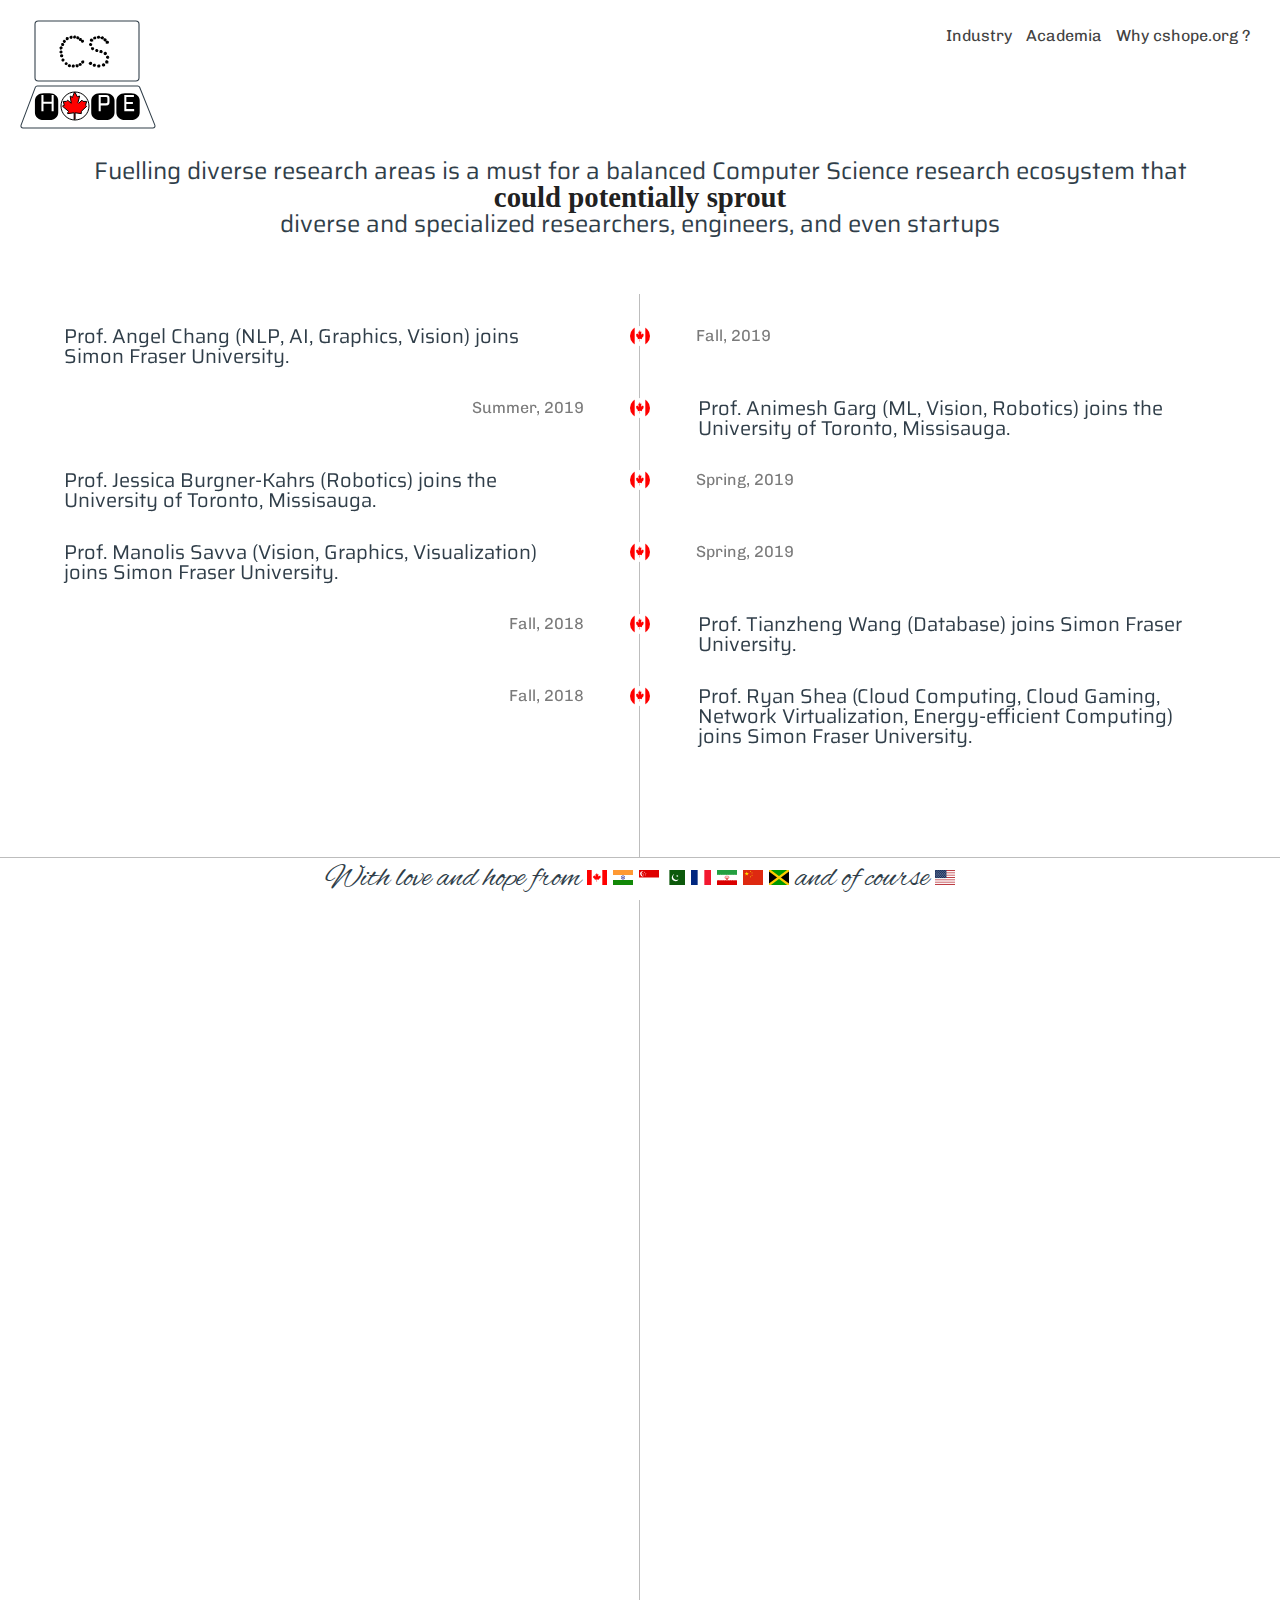
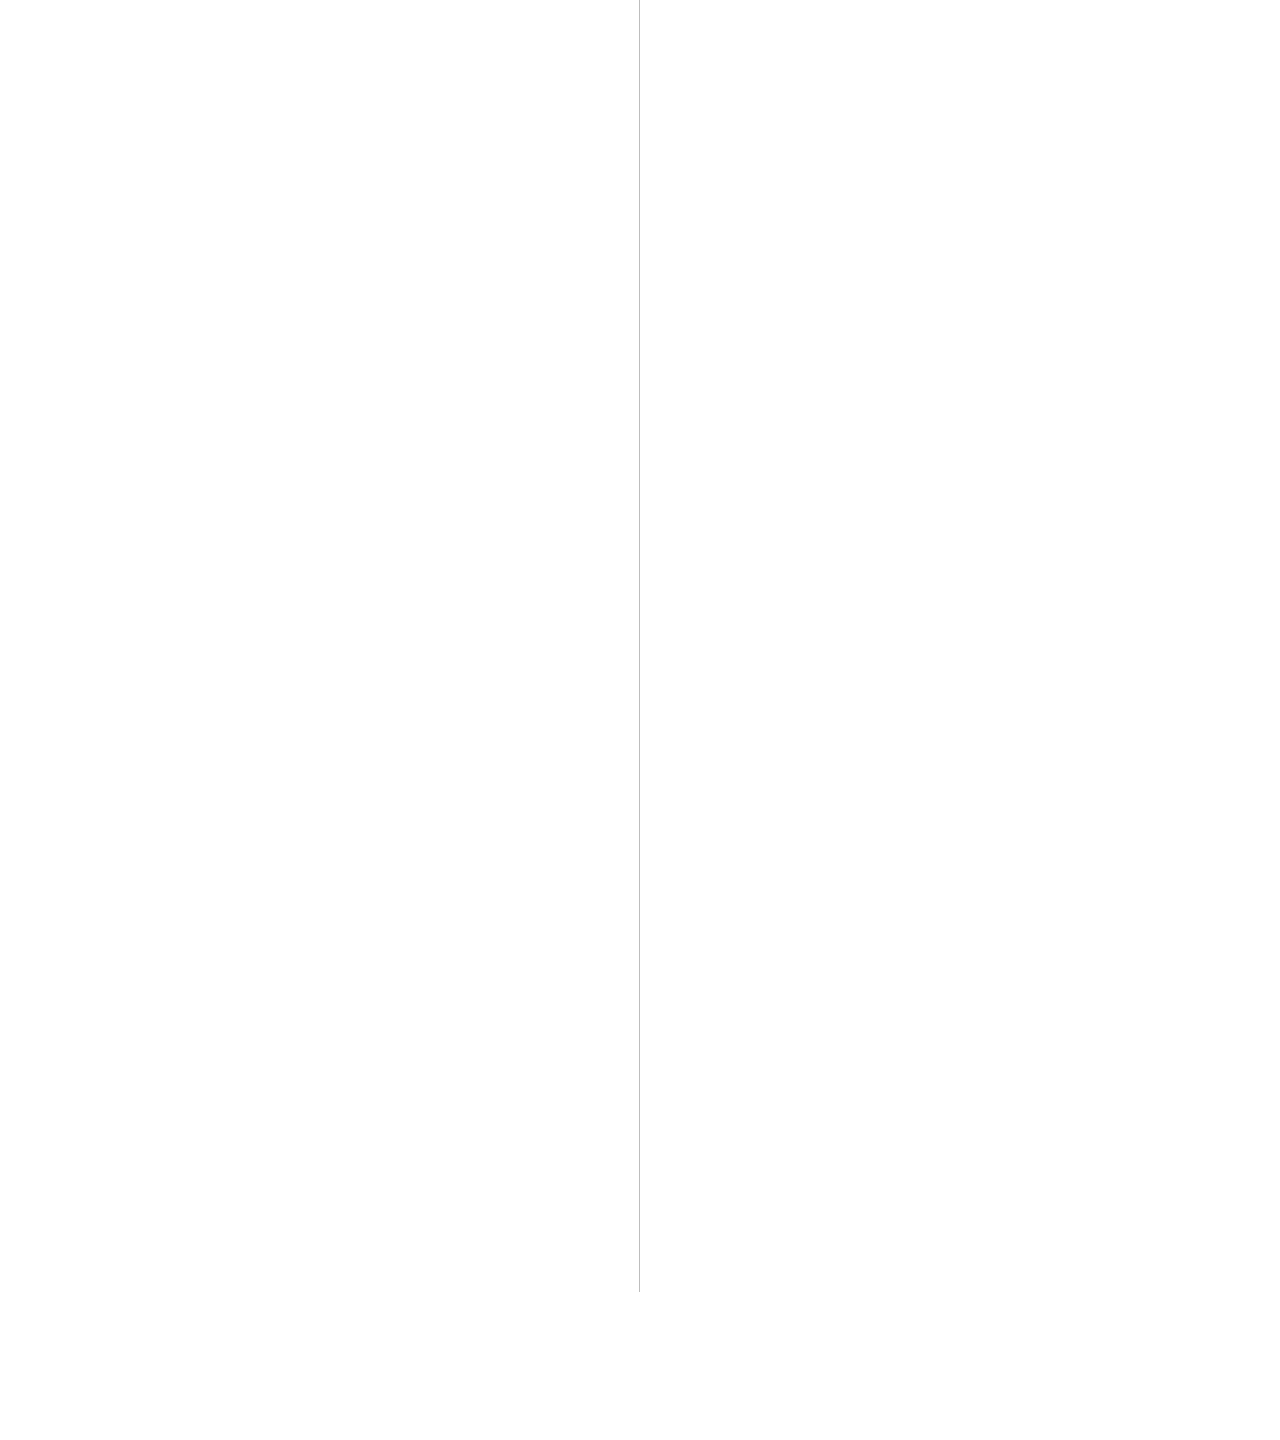
==== academia.html @ 18711590 "added more profs" ====
<!doctype html>
<html lang="en" class="no-js">
<head>
	<!-- Global site tag (gtag.js) - Google Analytics -->
	<script async src="https://www.googletagmanager.com/gtag/js?id=UA-126992579-1"></script>
	<script>
	window.dataLayer = window.dataLayer || [];
	function gtag(){dataLayer.push(arguments);}
	gtag('js', new Date());

	gtag('config', 'UA-126992579-1');
	</script>
	<meta charset="UTF-8">
    <meta name="viewport" content="width=device-width, initial-scale=1">
    <!-- Thumbnail props when shared -->
    <meta property="og:type" content="website" />
    <meta property="og:title" content="CS hope">
    <meta property="og:description" content="Make World Great Again.">
    <meta property="og:image" content="https://cshope.org/canada/img/favicons/flat_logo_ca_og.png">
    <meta property="og:url" content="https://cshope.org/canada/">
    <meta name="twitter:card" content="summary" />
    <meta property="twitter:title" content="CS hope">
    <meta property="twitter:description" content="Make World Great Again.">
    <meta property="twitter:image" content="https://cshope.org/canada/img/favicons/flat_logo_ca_og.png">



    <link rel="shortcut icon" type="image/png" href="img/favicons/globe.png"/>
	<link href="https://fonts.googleapis.com/css?family=Crafty+Girls|Chivo|Alex+Brush|Saira" rel="stylesheet">	<link rel="stylesheet" href="css/reset.css"> <!-- CSS reset -->
	<link rel="stylesheet" href="css/style.css"> <!-- Resource style -->
    <link rel="stylesheet" href="css/header.css">
	<link rel="stylesheet" href="css/footer.css">
  	
	<title>CS hope</title>
</head>
<body>
	<header>
        <a href="index.html"><img src="img/flat_logo_ca.svg" class="logo"/></a>
        <section class="menu-bar">

            <a href="industry.html">Industry</a>
            <a href="academia.html">Academia</a>
            <a href="https://cshope.org">Why cshope.org ?</a>

        </section>
    </header>
    <h1 class="nethi-adi">
        Fuelling diverse research areas is a must for a balanced Computer Science research ecosystem that<br/>
        <span class="main-point">could potentially sprout</span> <br/>
        diverse and specialized researchers, engineers, and even startups</span>
    </h1>

	<section class="cd-timeline js-cd-timeline">
		<div class="cd-timeline__container">

                <div class="cd-timeline__block js-cd-block">
                        <div class="cd-timeline__img cd-timeline__img--picture js-cd-img">
                            <img src="img/ca.svg" alt="Picture">
                        </div> <!-- cd-timeline__img -->
        
                        <div class="cd-timeline__content js-cd-content">
                            <h2>Prof. Angel Chang (NLP, AI, Graphics, Vision) joins Simon Fraser University.</h2>
                            <span class="cd-timeline__date">Fall, 2019</span>
                        </div> <!-- cd-timeline__content -->
                </div> <!-- cd-timeline__block -->

                <div class="cd-timeline__block push-right js-cd-block">
                        <div class="cd-timeline__img cd-timeline__img--picture js-cd-img">
                            <img src="img/ca.svg" alt="Picture">
                        </div> <!-- cd-timeline__img -->
        
                        <div class="cd-timeline__content js-cd-content">
                            <h2>Prof. Animesh Garg (ML, Vision, Robotics) joins the University of Toronto, Missisauga.</h2>
                            <span class="cd-timeline__date">Summer, 2019</span>
                        </div> <!-- cd-timeline__content -->
                </div> <!-- cd-timeline__block -->

                <div class="cd-timeline__block js-cd-block">
                        <div class="cd-timeline__img cd-timeline__img--picture js-cd-img">
                            <img src="img/ca.svg" alt="Picture">
                        </div> <!-- cd-timeline__img -->
        
                        <div class="cd-timeline__content js-cd-content">
                            <h2>Prof. Jessica Burgner-Kahrs (Robotics) joins the University of Toronto, Missisauga.</h2>
                            <span class="cd-timeline__date">Spring, 2019</span>
                        </div> <!-- cd-timeline__content -->
                </div> <!-- cd-timeline__block -->

                <div class="cd-timeline__block js-cd-block">
                        <div class="cd-timeline__img cd-timeline__img--picture js-cd-img">
                            <img src="img/ca.svg" alt="Picture">
                        </div> <!-- cd-timeline__img -->
        
                        <div class="cd-timeline__content js-cd-content">
                            <h2>Prof. Manolis Savva (Vision, Graphics, Visualization) joins Simon Fraser University.</h2>
                            <span class="cd-timeline__date">Spring, 2019</span>
                        </div> <!-- cd-timeline__content -->
                </div> <!-- cd-timeline__block -->

                <div class="cd-timeline__block push-right js-cd-block">
                        <div class="cd-timeline__img cd-timeline__img--picture js-cd-img">
                            <img src="img/ca.svg" alt="Picture">
                        </div> <!-- cd-timeline__img -->
        
                        <div class="cd-timeline__content js-cd-content">
                            <h2>Prof. Tianzheng Wang (Database) joins Simon Fraser University.</h2>
                            <span class="cd-timeline__date">Fall, 2018</span>
                        </div> <!-- cd-timeline__content -->
                </div> <!-- cd-timeline__block -->


                <div class="cd-timeline__block push-right js-cd-block">
                        <div class="cd-timeline__img cd-timeline__img--picture js-cd-img">
                            <img src="img/ca.svg" alt="Picture">
                        </div> <!-- cd-timeline__img -->
        
                        <div class="cd-timeline__content js-cd-content">
                            <h2>Prof. Ryan Shea (Cloud Computing, Cloud Gaming, Network Virtualization, Energy-efficient Computing) joins Simon Fraser University.</h2>
                            <span class="cd-timeline__date">Fall, 2018</span>
                        </div> <!-- cd-timeline__content -->
                </div> <!-- cd-timeline__block -->

                <div class="cd-timeline__block push-right js-cd-block">
                        <div class="cd-timeline__img cd-timeline__img--picture js-cd-img">
                            <img src="img/ca.svg" alt="Picture">
                        </div> <!-- cd-timeline__img -->
        
                        <div class="cd-timeline__content js-cd-content">
                            <h2>Prof. Tianzheng Wang (Database) joins Simon Fraser University.</h2>
                            <span class="cd-timeline__date">Fall, 2018</span>
                        </div> <!-- cd-timeline__content -->
                </div> <!-- cd-timeline__block -->
                

                <div class="cd-timeline__block push-right js-cd-block">
                    <div class="cd-timeline__img cd-timeline__img--picture js-cd-img">
                        <img src="img/ca.svg" alt="Picture">
                    </div> <!-- cd-timeline__img -->
    
                    <div class="cd-timeline__content js-cd-content">
                        <h2>Prof. Guillaume Rabusseau (ML, Tensors) joins the University of Montreal.</h2>
                        <span class="cd-timeline__date">Fall, 2018</span>
                    </div> <!-- cd-timeline__content -->
                </div> <!-- cd-timeline__block -->

                <div class="cd-timeline__block push-right js-cd-block">
                        <div class="cd-timeline__img cd-timeline__img--picture js-cd-img">
                            <img src="img/ca.svg" alt="Picture">
                        </div> <!-- cd-timeline__img -->
        
                        <div class="cd-timeline__content js-cd-content">
                            <h2>Prof. Marzyeh Ghassemi (ML for Health Care) joins the University of Toronto.</h2>
                            <span class="cd-timeline__date">Fall, 2018</span>
                        </div> <!-- cd-timeline__content -->
                </div> <!-- cd-timeline__block -->
                

                <div class="cd-timeline__block push-right js-cd-block">
                        <div class="cd-timeline__img cd-timeline__img--picture js-cd-img">
                            <img src="img/ca.svg" alt="Picture">
                        </div> <!-- cd-timeline__img -->
        
                        <div class="cd-timeline__content js-cd-content">
                            <h2>Prof. Sageev Oore (ML for Creative Applications) joins Dalhousie University.</h2>
                            <span class="cd-timeline__date">Fall, 2018</span>
                        </div> <!-- cd-timeline__content -->
                </div> <!-- cd-timeline__block -->

                <div class="cd-timeline__block push-right js-cd-block">
                        <div class="cd-timeline__img cd-timeline__img--picture js-cd-img">
                            <img src="img/ca.svg" alt="Picture">
                        </div> <!-- cd-timeline__img -->
        
                        <div class="cd-timeline__content js-cd-content">
                            <h2>Prof. Majid Komeili (ML for Healthcare) joins Carleton University.</h2>
                            <span class="cd-timeline__date">Fall, 2018</span>
                        </div> <!-- cd-timeline__content -->
                </div> <!-- cd-timeline__block -->

                <div class="cd-timeline__block push-right js-cd-block">
                        <div class="cd-timeline__img cd-timeline__img--picture js-cd-img">
                            <img src="img/ca.svg" alt="Picture">
                        </div> <!-- cd-timeline__img -->
        
                        <div class="cd-timeline__content js-cd-content">
                            <h2>Prof. Ahmed El-Roby (Data Integration, AI, Algorithms) joins Carleton University.</h2>
                            <span class="cd-timeline__date">Fall, 2018</span>
                        </div> <!-- cd-timeline__content -->
                </div> <!-- cd-timeline__block -->

                <div class="cd-timeline__block push-right js-cd-block">
                        <div class="cd-timeline__img cd-timeline__img--picture js-cd-img">
                            <img src="img/ca.svg" alt="Picture">
                        </div> <!-- cd-timeline__img -->
        
                        <div class="cd-timeline__content js-cd-content">
                            <h2>Prof. Olga Veksler (ML, Vision) moves to the University of Waterloo from Western University.</h2>
                            <span class="cd-timeline__date">Fall, 2018</span>
                        </div> <!-- cd-timeline__content -->
                </div> <!-- cd-timeline__block -->

                <div class="cd-timeline__block push-right js-cd-block">
                        <div class="cd-timeline__img cd-timeline__img--picture js-cd-img">
                            <img src="img/ca.svg" alt="Picture">
                        </div> <!-- cd-timeline__img -->
        
                        <div class="cd-timeline__content js-cd-content">
                            <h2>Prof. Yuri Boykov (ML, Vision) moves to the University of Waterloo from Western University.</h2>
                            <span class="cd-timeline__date">Fall, 2018</span>
                        </div> <!-- cd-timeline__content -->
                </div> <!-- cd-timeline__block -->

                <div class="cd-timeline__block push-right js-cd-block">
                        <div class="cd-timeline__img cd-timeline__img--picture js-cd-img">
                            <img src="img/ca.svg" alt="Picture">
                        </div> <!-- cd-timeline__img -->
        
                        <div class="cd-timeline__content js-cd-content">
                            <h2>Prof. Alona Fyshe (ML, Computational Linguistics, Neuroscience) moves to the University of Alberta from the University of Victoria.</h2>
                            <span class="cd-timeline__date">Fall, 2018</span>
                        </div> <!-- cd-timeline__content -->
                </div> <!-- cd-timeline__block -->

                <div class="cd-timeline__block push-right js-cd-block">
                        <div class="cd-timeline__img cd-timeline__img--picture js-cd-img">
                            <img src="img/ca.svg" alt="Picture">
                        </div> <!-- cd-timeline__img -->
        
                        <div class="cd-timeline__content js-cd-content">
                            <h2>Prof. Fanxin Kong (Security, Internet of Things) joins the University of Victoria.</h2>
                            <span class="cd-timeline__date">Fall, 2018</span>
                        </div> <!-- cd-timeline__content -->
                </div> <!-- cd-timeline__block -->

                <div class="cd-timeline__block js-cd-block">
                        <div class="cd-timeline__img cd-timeline__img--picture js-cd-img">
                            <img src="img/ca.svg" alt="Picture">
                        </div> <!-- cd-timeline__img -->
        
                        <div class="cd-timeline__content js-cd-content">
                            <h2>Prof. Tovi Grossman (HCI) joins the University of Toronto.</h2>
                            <span class="cd-timeline__date">Summer, 2018</span>
                        </div> <!-- cd-timeline__content -->
                </div> <!-- cd-timeline__block -->

                <div class="cd-timeline__block js-cd-block">
                        <div class="cd-timeline__img cd-timeline__img--picture js-cd-img">
                            <img src="img/ca.svg" alt="Picture">
                        </div> <!-- cd-timeline__img -->
        
                        <div class="cd-timeline__content js-cd-content">
                            <h2>Prof. Fan Long (Software Engineering, Programming Languages) joins the University of Toronto.</h2>
                            <span class="cd-timeline__date">Summer, 2018</span>
                        </div> <!-- cd-timeline__content -->
                </div> <!-- cd-timeline__block -->

                <div class="cd-timeline__block js-cd-block">
                        <div class="cd-timeline__img cd-timeline__img--picture js-cd-img">
                            <img src="img/ca.svg" alt="Picture">
                        </div> <!-- cd-timeline__img -->
        
                        <div class="cd-timeline__content js-cd-content">
                            <h2>Prof. Henry Yuen (Quantum Computing and Cryptography) joins the University of Toronto.</h2>
                            <span class="cd-timeline__date">Summer, 2018</span>
                        </div> <!-- cd-timeline__content -->
                </div> <!-- cd-timeline__block -->

                <div class="cd-timeline__block js-cd-block">
                        <div class="cd-timeline__img cd-timeline__img--picture js-cd-img">
                            <img src="img/ca.svg" alt="Picture">
                        </div> <!-- cd-timeline__img -->
        
                        <div class="cd-timeline__content js-cd-content">
                            <h2>Prof. Alan Aspuru-Guzik (Quantum Information and ML for Chemistry) joins the University of Toronto.</h2>
                            <span class="cd-timeline__date">Summer, 2018</span>
                        </div> <!-- cd-timeline__content -->
                </div> <!-- cd-timeline__block -->

                <div class="cd-timeline__block js-cd-block">
                        <div class="cd-timeline__img cd-timeline__img--picture js-cd-img">
                            <img src="img/ca.svg" alt="Picture">
                        </div> <!-- cd-timeline__img -->
        
                        <div class="cd-timeline__content js-cd-content">
                            <h2>Prof. Arvind Gupta (Theoretical Computer Science) joins the University of Toronto.</h2>
                            <span class="cd-timeline__date">Summer, 2018</span>
                        </div> <!-- cd-timeline__content -->
                </div> <!-- cd-timeline__block -->


                <div class="cd-timeline__block js-cd-block">
                        <div class="cd-timeline__img cd-timeline__img--picture js-cd-img">
                            <img src="img/ca.svg" alt="Picture">
                        </div> <!-- cd-timeline__img -->
        
                        <div class="cd-timeline__content js-cd-content">
                            <h2>Prof. Murat A. Erdogdu (ML) joins the University of Toronto.</h2>
                            <span class="cd-timeline__date">Summer, 2018</span>
                        </div> <!-- cd-timeline__content -->
                </div> <!-- cd-timeline__block -->

                <div class="cd-timeline__block js-cd-block">
                        <div class="cd-timeline__img cd-timeline__img--picture js-cd-img">
                            <img src="img/ca.svg" alt="Picture">
                        </div> <!-- cd-timeline__img -->
        
                        <div class="cd-timeline__content js-cd-content">
                            <h2>Prof. Jimmy Ba (AI, ML) joins the University of Toronto.</h2>
                            <span class="cd-timeline__date">Summer, 2018</span>
                        </div> <!-- cd-timeline__content -->
                </div> <!-- cd-timeline__block -->

                <div class="cd-timeline__block js-cd-block">
                        <div class="cd-timeline__img cd-timeline__img--picture js-cd-img">
                            <img src="img/ca.svg" alt="Picture">
                        </div> <!-- cd-timeline__img -->
        
                        <div class="cd-timeline__content js-cd-content">
                            <h2>Prof. Joseph Jay Williams (HCI) joins the University of Toronto.</h2>
                            <span class="cd-timeline__date">Summer, 2018</span>
                        </div> <!-- cd-timeline__content -->
                </div> <!-- cd-timeline__block -->

                <div class="cd-timeline__block js-cd-block">
                        <div class="cd-timeline__img cd-timeline__img--picture js-cd-img">
                            <img src="img/ca.svg" alt="Picture">
                        </div> <!-- cd-timeline__img -->
        
                        <div class="cd-timeline__content js-cd-content">
                            <h2>Prof. Maryam Mehri Dehnavi (Parallel Computing, Compilers, High-Performance Computing) joins the University of Toronto.</h2>
                            <span class="cd-timeline__date">Summer, 2018</span>
                        </div> <!-- cd-timeline__content -->
                </div> <!-- cd-timeline__block -->

                <div class="cd-timeline__block push-right js-cd-block">
                        <div class="cd-timeline__img cd-timeline__img--picture js-cd-img">
                            <img src="img/ca.svg" alt="Picture">
                        </div> <!-- cd-timeline__img -->
        
                        <div class="cd-timeline__content js-cd-content">
                            <h2> <img src="img/star.svg" class="star-event"> 
                                Simon Fraser University officially announces the introduction of a new Master's program in Visual Computing (Graphics, CV, HCI, Visualization) with applications open for Fall 2018 intake.
                                <img src="img/star.svg" class="star-event">
                            </h2>
                            <span class="cd-timeline__date">Fall, 2017</span>
                        </div> <!-- cd-timeline__content -->
                    </div> <!-- cd-timeline__block -->

                <div class="cd-timeline__block push-right js-cd-block">
                        <div class="cd-timeline__img cd-timeline__img--picture js-cd-img">
                            <img src="img/ca.svg" alt="Picture">
                        </div> <!-- cd-timeline__img -->
        
                        <div class="cd-timeline__content js-cd-content">
                            <h2>Prof. Keval Vora (Parallel and Distributed Computing) joins Simon Fraser University.</h2>
                            <span class="cd-timeline__date">Fall, 2017</span>
                        </div> <!-- cd-timeline__content -->
                </div> <!-- cd-timeline__block -->
                

                <div class="cd-timeline__block push-right js-cd-block">
                    <div class="cd-timeline__img cd-timeline__img--picture js-cd-img">
                        <img src="img/ca.svg" alt="Picture">
                    </div> <!-- cd-timeline__img -->
    
                    <div class="cd-timeline__content js-cd-content">
                        <h2>Prof. Ioannis Mitliagkas (ML, Large Scale Optimization) joins the University of Montreal.</h2>
                        <span class="cd-timeline__date">Fall, 2017</span>
                    </div> <!-- cd-timeline__content -->
                </div> <!-- cd-timeline__block -->

                <div class="cd-timeline__block push-right js-cd-block">
                    <div class="cd-timeline__img cd-timeline__img--picture js-cd-img">
                        <img src="img/ca.svg" alt="Picture">
                    </div> <!-- cd-timeline__img -->
    
                    <div class="cd-timeline__content js-cd-content">
                        <h2>Prof. Jian Tang (DL, RL, NLU, Graph Representation, Drug Discovery) joins HEC, Montreal.</h2>
                        <span class="cd-timeline__date">Fall, 2017</span>
                    </div> <!-- cd-timeline__content -->
                </div> <!-- cd-timeline__block -->

                <div class="cd-timeline__block push-right js-cd-block">
                        <div class="cd-timeline__img cd-timeline__img--picture js-cd-img">
                            <img src="img/ca.svg" alt="Picture">
                        </div> <!-- cd-timeline__img -->
        
                        <div class="cd-timeline__content js-cd-content">
                            <h2>Prof. Yasutaka Furukawa (Vision) joins Simon Fraser University.</h2>
                            <span class="cd-timeline__date">Fall, 2017</span>
                        </div> <!-- cd-timeline__content -->
                </div> <!-- cd-timeline__block -->

                <div class="cd-timeline__block push-right js-cd-block">
                        <div class="cd-timeline__img cd-timeline__img--picture js-cd-img">
                            <img src="img/ca.svg" alt="Picture">
                        </div> <!-- cd-timeline__img -->
        
                        <div class="cd-timeline__content js-cd-content">
                            <h2>Prof. Shahin Kamali (Algorithms, Computational Geometry) joins the University of Manitoba.</h2>
                            <span class="cd-timeline__date">Fall, 2017</span>
                        </div> <!-- cd-timeline__content -->
                </div> <!-- cd-timeline__block -->


            <div class="cd-timeline__block push-right js-cd-block">
                    <div class="cd-timeline__img cd-timeline__img--picture js-cd-img">
                        <img src="img/ca.svg" alt="Picture">
                    </div> <!-- cd-timeline__img -->
    
                    <div class="cd-timeline__content js-cd-content">
                        <h2>Prof. Joel Reardon (Security & Privacy) joins the University of Calgary.</h2>
                        <span class="cd-timeline__date">Fall, 2017</span>
                    </div> <!-- cd-timeline__content -->
            </div> <!-- cd-timeline__block -->


            <div class="cd-timeline__block push-right js-cd-block">
                    <div class="cd-timeline__img cd-timeline__img--picture js-cd-img">
                        <img src="img/ca.svg" alt="Picture">
                    </div> <!-- cd-timeline__img -->
    
                    <div class="cd-timeline__content js-cd-content">
                        <h2>Prof. Xiaodan Zhu (AI, ML, NLP) joins Queen's University.</h2>
                        <span class="cd-timeline__date">Fall, 2017</span>
                    </div> <!-- cd-timeline__content -->
            </div> <!-- cd-timeline__block -->



			<div class="cd-timeline__block js-cd-block">
                    <div class="cd-timeline__img cd-timeline__img--picture js-cd-img">
                        <img src="img/ca.svg" alt="Picture">
                    </div> <!-- cd-timeline__img -->
    
                    <div class="cd-timeline__content js-cd-content">
                        <h2>Prof. Yuhong Guo (AI, ML, Vision, NLP) joins Carleton University.</h2>
                        <span class="cd-timeline__date">Spring, 2017</span>
                    </div> <!-- cd-timeline__content -->
            </div> <!-- cd-timeline__block -->

            <div class="cd-timeline__block js-cd-block">
                    <div class="cd-timeline__img cd-timeline__img--picture js-cd-img">
                        <img src="img/ca.svg" alt="Picture">
                    </div> <!-- cd-timeline__img -->
    
                    <div class="cd-timeline__content js-cd-content">
                        <h2></h2>
                        <span class="cd-timeline__date"></span>
                    </div> <!-- cd-timeline__content -->
            </div> <!-- cd-timeline__block -->
        </div>
	</section> <!-- cd-timeline -->


    <section class="footer-hider">
    </section>
    <footer>
        With love and hope from 
        <span class="country" style="background-image: url('img/footer_flags/ca.svg')"></span>
        <span class="country" style="background-image: url('img/footer_flags/in.svg')"></span>
        <span class="country" style="background-image: url('img/footer_flags/sg.svg')"></span>
        <span class="country" style="background-image: url('img/footer_flags/pk.svg')"></span>
        <span class="country" style="background-image: url('img/footer_flags/fr.svg')"></span>
        <span class="country" style="background-image: url('img/footer_flags/ir.svg')"></span> 
        <span class="country" style="background-image: url('img/footer_flags/cn.svg')"></span> 
        <span class="country" style="background-image: url('img/footer_flags/jm.svg')"></span> 
        and of course 
        <span class="country" style="background-image: url('img/footer_flags/us.svg')"></span>
    </footer>
	
<script src="js/main.js"></script> <!-- Resource JavaScript -->

</body>
</html>
---- css/style.css ----
/* -------------------------------- 

Primary style

-------------------------------- */
*, *::after, *::before {
  -webkit-box-sizing: border-box;
          box-sizing: border-box;
}

html {
  font-size: 62.5%;
}

body {
  font-size: 1.6em;
  font-family: 'Chivo', sans-serif;
  color: #424242;
  /*background-color: #e9f0f5;*/
}

a {
  color: #acb7c0;
  text-decoration: none;
}

div {
  padding: 0px;
}

span {
  padding: 0px;
}

img {
  max-width: 100%;
}


#can-text {
  color: #ff0000;
}
#us-text {
  color: #c03b44;
}
.negative-text {
  color: #d50000;
}
.star-event {
  width: 20px;
  height: 20px;
  display: inline;
}
.ca-text {
  color: #43A047;
}
h1, h2 {
  font-family: 'Saira', sans-serif;
}

/* -------------------------------- 

Patterns - reusable parts of our design

-------------------------------- */
@media only screen and (min-width: 1170px) {
  .cd-is-hidden {
    visibility: hidden;
  }
}

/* -------------------------------- 

Vertical Timeline - by CodyHouse.co

-------------------------------- */



.cd-timeline {
  overflow: hidden;
  margin: 2em auto;
}

.cd-timeline__container {
  position: relative;
  width: 90%;
  max-width: 1170px;
  margin: 0 auto;
  padding: 2em 0;
}

.cd-timeline__container::before {
  /* this is the vertical line */
  content: '';
  position: absolute;
  top: 0;
  left: 18px;
  height: 100%;
  width: 1px;
  background: #BDBDBD;
  margin-left: -8px;
}

@media only screen and (min-width: 1170px) {
  .cd-timeline {
    margin-top: 3em;
    margin-bottom: 3em;
  }
  .cd-timeline__container::before {
    left: 50%;
    margin-left: -1px;
  }
}

.cd-timeline__block {
  position: relative;
  margin: 2em 0;
}

.cd-timeline__block:after {
  /* clearfix */
  content: "";
  display: table;
  clear: both;
}

.cd-timeline__block:first-child {
  margin-top: 0;
}

.cd-timeline__block:last-child {
  margin-bottom: 0;
}

@media only screen and (min-width: 1170px) {
  .cd-timeline__block {
    margin: 2em 0;
  }
}

.cd-timeline__img {
  position: absolute;
  top: 0;
  left: 0;
  width: 20px;
  height: 20px;
  border-radius: 50%;
}

.cd-timeline__img img {
  display: block;
  width: 20px;
  height: 20px;
  position: relative;
  border-radius: 50%;
}


@media only screen and (min-width: 1170px) {
  .cd-timeline__img {
    width: 20px;
    height: 20px;
    left: 50%;
    margin-left: -10px;
    /* Force Hardware Acceleration */
    -webkit-transform: translateZ(0);
            transform: translateZ(0);
  }
  .cd-timeline__img.cd-timeline__img--bounce-in {
    visibility: visible;
    -webkit-animation: cd-bounce-1 0.8s;
            animation: cd-bounce-1 0.8s;
  }
}

@-webkit-keyframes cd-bounce-1 {
  0% {
    opacity: 0;
    -webkit-transform: scale(0.5);
            transform: scale(0.5);
  }
  60% {
    opacity: 1;
    -webkit-transform: scale(1.2);
            transform: scale(1.2);
  }
  100% {
    -webkit-transform: scale(1);
            transform: scale(1);
  }
}

@keyframes cd-bounce-1 {
  0% {
    opacity: 0;
    -webkit-transform: scale(0.5);
            transform: scale(0.5);
  }
  60% {
    opacity: 1;
    -webkit-transform: scale(1.2);
            transform: scale(1.2);
  }
  100% {
    -webkit-transform: scale(1);
            transform: scale(1);
  }
}

.cd-timeline__content {
  position: relative;
  margin-left: 60px;
  background: white;
  border-radius: 0.25em;
}

.cd-timeline__content:after {
  /* clearfix */
  content: "";
  display: table;
  clear: both;
}

.cd-timeline__content::before {
  /* triangle next to content block */
  content: '';
  position: absolute;
  top: 16px;
  right: 100%;
  height: 0;
  width: 0;
  border: 7px solid transparent;
  border-right: 7px solid white;
}

.cd-timeline__content h2 {
  color: #303e49;
}

.cd-timeline__content p,
.cd-timeline__read-more,
.cd-timeline__date {
  font-size: 1.3rem;
  padding: 1px 0px 0px;
}

.cd-timeline__content p {
}

.cd-timeline__read-more,
.cd-timeline__date {
  display: inline-block;
}

.cd-timeline__read-more {
  float: right;
  padding: .8em 1em;
  background: #acb7c0;
  color: white;
  border-radius: 0.25em;
}

.cd-timeline__read-more:hover {
  background-color: #bac4cb;
}

.cd-timeline__date {
  float: left;
  padding: .8em 0;
  opacity: .7;
}

@media only screen and (min-width: 768px) {
  .cd-timeline__content h2 {
    font-size: 2rem;
  }
  .cd-timeline__content p {
    font-size: 1.6rem;
  }
  .cd-timeline__read-more,
  .cd-timeline__date {
    font-size: 1.4rem;
  }
}

@media only screen and (min-width: 1170px) {
  .cd-timeline__content {
    margin-left: 0;
    width: 45%;
    /* Force Hardware Acceleration */
    -webkit-transform: translateZ(0);
            transform: translateZ(0);
  }
  .cd-timeline__content::before {
    top: 24px;
    left: 100%;
    border-color: transparent;
    border-left-color: white;
  }
  .cd-timeline__read-more {
    float: left;
  }
  .cd-timeline__date {
    position: absolute;
    width: 100%;
    left: 122%;
    top: 1px;
    font-size: 1.6rem;
    padding: 1px 0px 0px;
  }
  /* start of making blocks on the right side of timeline */
  .push-right .cd-timeline__content {
    float: right;
  }
  .push-right .cd-timeline__content::before {
    top: 24px;
    left: auto;
    right: 100%;
    border-color: transparent;
    border-right-color: white;
  }
  .push-right .cd-timeline__read-more {
    float: right;
  }
  .push-right .cd-timeline__date {
    left: auto;
    right: 122%;
    text-align: right;
  }
  .cd-timeline__content.cd-timeline__content--bounce-in {
    visibility: visible;
    -webkit-animation: cd-bounce-2 0.8s;
            animation: cd-bounce-2 0.8s;
  }
}
/* end of making blocks on the right side of timeline */
@media only screen and (min-width: 1170px) {
  /* inverse bounce effect on even content blocks */
  .push-right .cd-timeline__content.cd-timeline__content--bounce-in {
    -webkit-animation: cd-bounce-2-inverse 0.8s;
            animation: cd-bounce-2-inverse 0.8s;
  }
}

@-webkit-keyframes cd-bounce-2 {
  0% {
    opacity: 0;
    -webkit-transform: translateX(-300px);
            transform: translateX(-300px);
  }
  60% {
    opacity: 1;
    -webkit-transform: translateX(0px);
            transform: translateX(0px);
  }
  100% {
    -webkit-transform: translateX(0);
            transform: translateX(0);
  }
}

@keyframes cd-bounce-2 {
  0% {
    opacity: 0;
    -webkit-transform: translateX(-300px);
            transform: translateX(-300px);
  }
  60% {
    opacity: 1;
    -webkit-transform: translateX(0px);
            transform: translateX(0px);
  }
  100% {
    -webkit-transform: translateX(0);
            transform: translateX(0);
  }
}

@-webkit-keyframes cd-bounce-2-inverse {
  0% {
    opacity: 0;
    -webkit-transform: translateX(100px);
            transform: translateX(100px);
  }
  60% {
    opacity: 1;
    -webkit-transform: translateX(0px);
            transform: translateX(0px);
  }
  100% {
    -webkit-transform: translateX(0);
            transform: translateX(0);
  }
}

@keyframes cd-bounce-2-inverse {
  0% {
    opacity: 0;
    -webkit-transform: translateX(100px);
            transform: translateX(100px);
  }
  60% {
    opacity: 1;
    -webkit-transform: translateX(0px);
            transform: translateX(0px);
  }
  100% {
    -webkit-transform: translateX(0);
            transform: translateX(0);
  }
}
---- css/header.css ----
.main-point {
    font-family: 'Crafty Girls', cursive;
    color: #212121;
    font-weight: bold;
    font-size: 1.2em;
  }

  header {
    min-height: 100px;
    padding: 20px 20px;
    line-height: 2em;
    overflow: hidden;
    box-sizing: border-box;
  }
  
  .nethi-adi {
    font-size: 1.5em;
    text-align: center;
    font-family: 'Saira', sans-serif;
    color: #303e49;
    padding: 10px;
  }
  
  .logo {
    float: left;
  }
  
  .menu-bar {
    float: right;
  }
  
  .menu-bar a {
    font-family: 'Chivo', sans-serif;
    color: #424242;
    margin-right: 10px;
  }
  
  .menu-bar a:hover {
    color: #000;
  }
  
  @media screen and (max-width: 500px) {
    header {
      text-align: center;
    }
    .logo {
      float: none;
      
    }
    .menu-bar {
      float: none;
    }
  
    .menu-bar a {
      display: block;
      text-align: center;
    }
  }
---- css/footer.css ----
footer {
    position: fixed;
    left: 0;
    bottom: 0;
    width: 100%;
    background-color: white;
    text-align: center;
    font-family: 'Alex Brush', cursive;
    color: #303e49;
    font-size: 2em;
    margin-top: 1px;
    border-top: 1px solid #BDBDBD;
    padding:5px;
 }

 footer .country {
    background:no-repeat top left;
    display: inline-block;
    height: 20px;
    width: 20px;
    margin-bottom: -5px;
 }

.footer-hider {
    height: 100px;
    width: 100%;
}


@media screen and (max-width: 800px) {
    footer {
        position: relative;
    }
  }
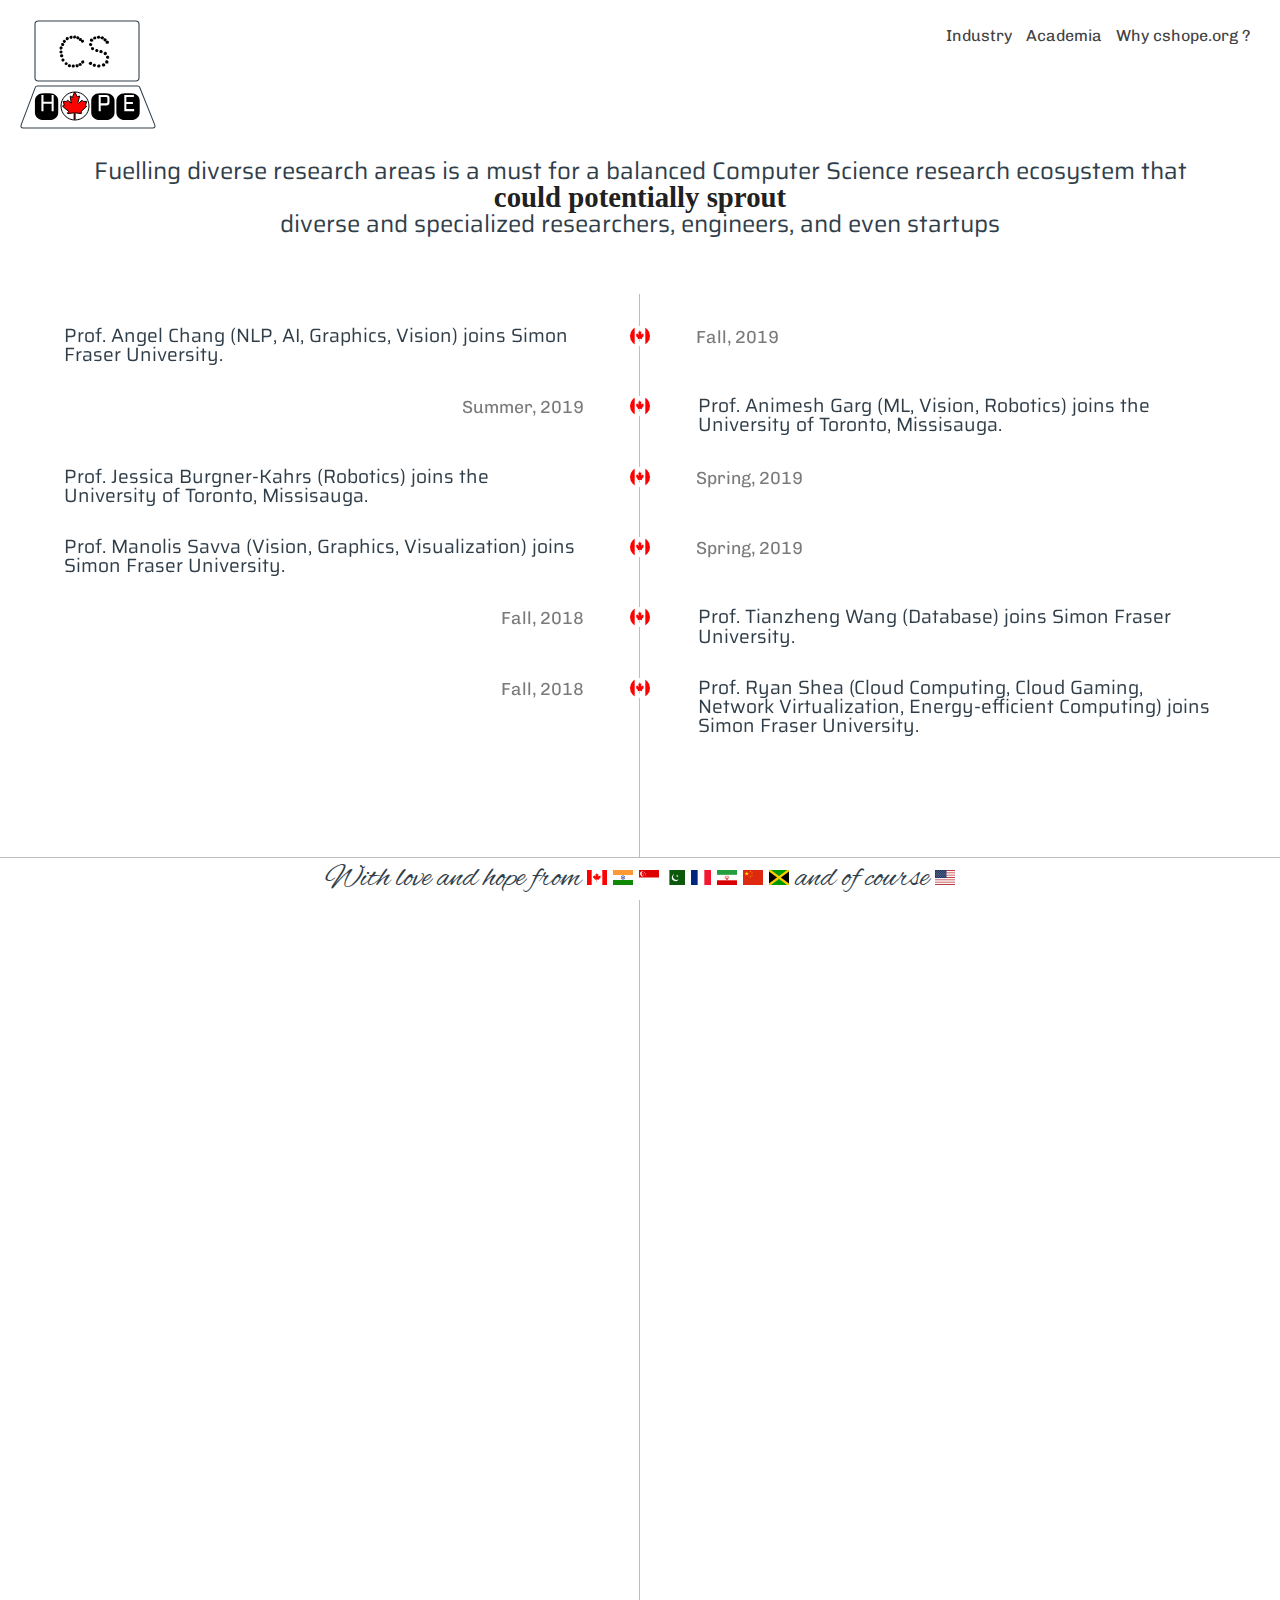
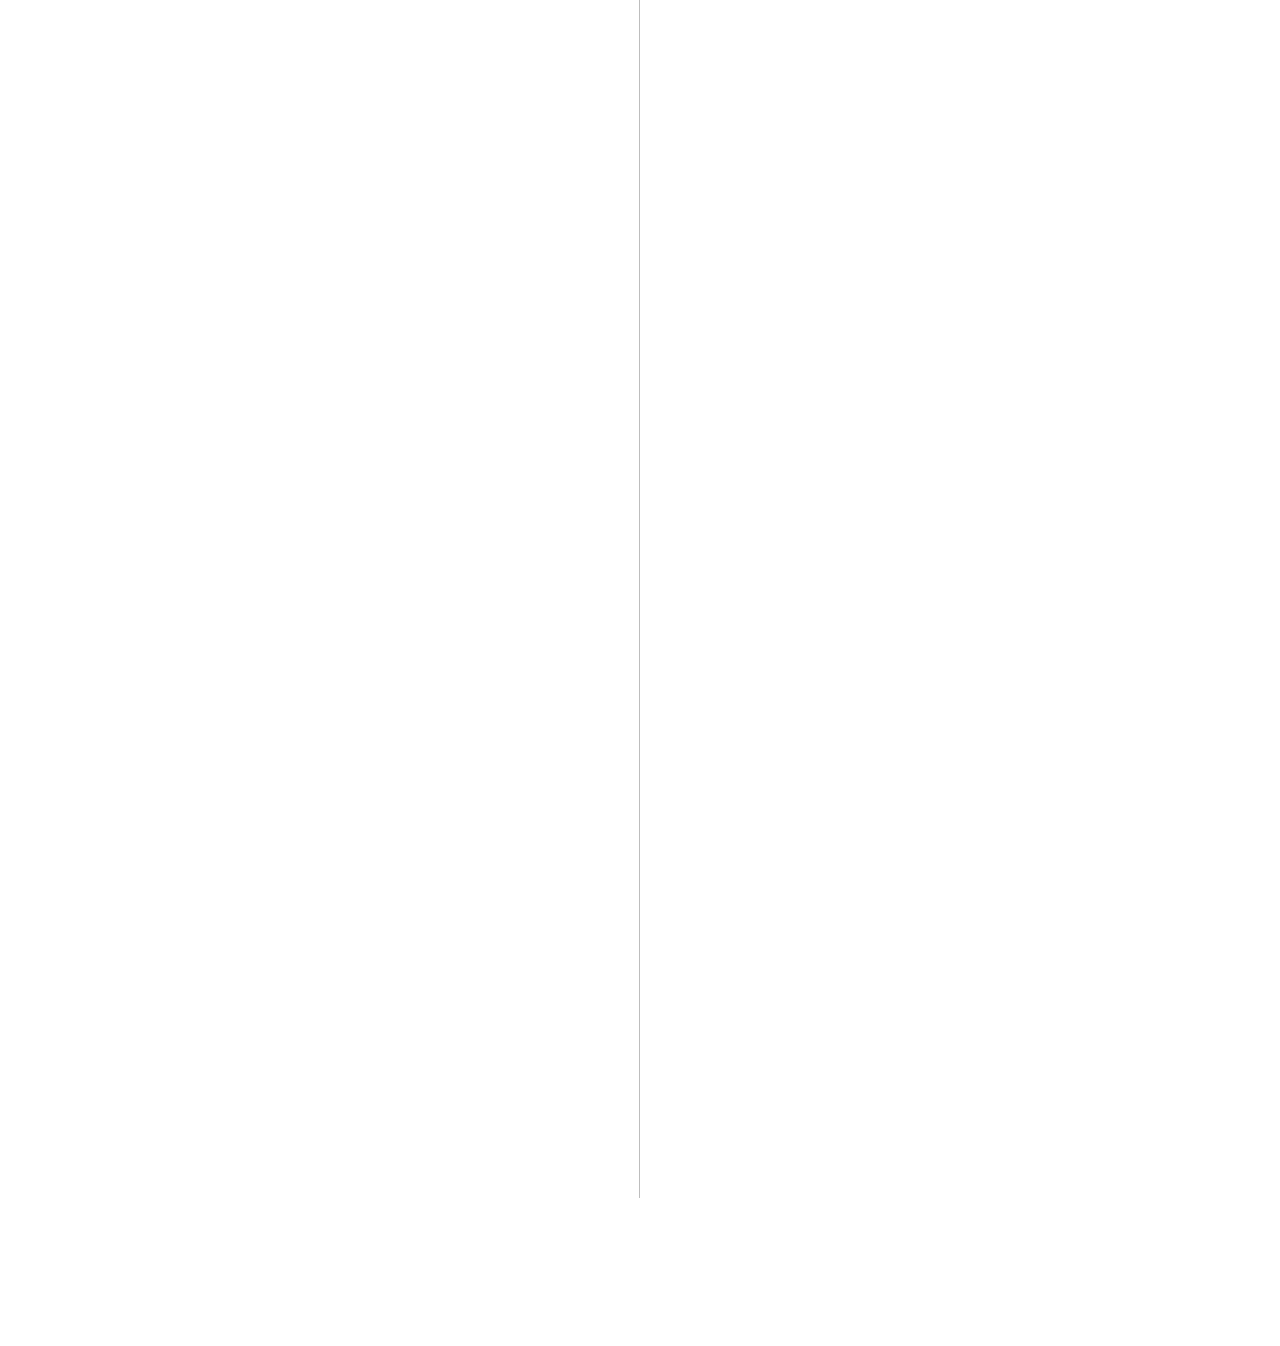
==== commit 94a4e750: "fix cache" ====
--- a/academia.html
+++ b/academia.html
@@ -27,7 +27,7 @@
 
     <link rel="shortcut icon" type="image/png" href="img/favicons/globe.png"/>
 	<link href="https://fonts.googleapis.com/css?family=Crafty+Girls|Chivo|Alex+Brush|Saira" rel="stylesheet">	<link rel="stylesheet" href="css/reset.css"> <!-- CSS reset -->
-	<link rel="stylesheet" href="css/style.css"> <!-- Resource style -->
+	<link rel="stylesheet" href="css/stylec.css"> <!-- Resource style -->
     <link rel="stylesheet" href="css/header.css">
 	<link rel="stylesheet" href="css/footer.css">
   	
--- a/css/stylec.css
+++ b/css/stylec.css
@@ -0,0 +1,411 @@
+/* -------------------------------- 
+
+Primary style
+
+-------------------------------- */
+*, *::after, *::before {
+  -webkit-box-sizing: border-box;
+          box-sizing: border-box;
+}
+
+html {
+
+}
+
+body {
+  font-family: 'Chivo', sans-serif;
+  color: #424242;
+  /*background-color: #e9f0f5;*/
+}
+
+a {
+  color: #acb7c0;
+  text-decoration: none;
+}
+
+div {
+  padding: 0px;
+}
+
+span {
+  padding: 0px;
+}
+
+img {
+  max-width: 100%;
+}
+
+
+#can-text {
+  color: #ff0000;
+}
+#us-text {
+  color: #c03b44;
+}
+.negative-text {
+  color: #d50000;
+}
+.star-event {
+  width: 20px;
+  height: 20px;
+  display: inline;
+}
+.ca-text {
+  color: #43A047;
+}
+h1, h2 {
+  font-family: 'Saira', sans-serif;
+}
+
+/* -------------------------------- 
+
+Patterns - reusable parts of our design
+
+-------------------------------- */
+@media only screen and (min-width: 1170px) {
+  .cd-is-hidden {
+    visibility: hidden;
+  }
+}
+
+/* -------------------------------- 
+
+Vertical Timeline - by CodyHouse.co
+
+-------------------------------- */
+
+
+
+.cd-timeline {
+  overflow: hidden;
+  margin: 2em auto;
+}
+
+.cd-timeline__container {
+  position: relative;
+  width: 90%;
+  max-width: 1170px;
+  margin: 0 auto;
+  padding: 2em 0;
+}
+
+.cd-timeline__container::before {
+  /* this is the vertical line */
+  content: '';
+  position: absolute;
+  top: 0;
+  left: 18px;
+  height: 100%;
+  width: 1px;
+  background: #BDBDBD;
+  margin-left: -8px;
+}
+
+@media only screen and (min-width: 1170px) {
+  .cd-timeline {
+    margin-top: 3em;
+    margin-bottom: 3em;
+  }
+  .cd-timeline__container::before {
+    left: 50%;
+    margin-left: -1px;
+  }
+}
+
+.cd-timeline__block {
+  position: relative;
+  margin: 2em 0;
+}
+
+.cd-timeline__block:after {
+  /* clearfix */
+  content: "";
+  display: table;
+  clear: both;
+}
+
+.cd-timeline__block:first-child {
+  margin-top: 0;
+}
+
+.cd-timeline__block:last-child {
+  margin-bottom: 0;
+}
+
+@media only screen and (min-width: 1170px) {
+  .cd-timeline__block {
+    margin: 2em 0;
+  }
+}
+
+.cd-timeline__img {
+  position: absolute;
+  top: 0;
+  left: 0;
+  width: 20px;
+  height: 20px;
+  border-radius: 50%;
+}
+
+.cd-timeline__img img {
+  display: block;
+  width: 20px;
+  height: 20px;
+  position: relative;
+  border-radius: 50%;
+}
+
+
+@media only screen and (min-width: 1170px) {
+  .cd-timeline__img {
+    width: 20px;
+    height: 20px;
+    left: 50%;
+    margin-left: -10px;
+    /* Force Hardware Acceleration */
+    -webkit-transform: translateZ(0);
+            transform: translateZ(0);
+  }
+  .cd-timeline__img.cd-timeline__img--bounce-in {
+    visibility: visible;
+    -webkit-animation: cd-bounce-1 0.8s;
+            animation: cd-bounce-1 0.8s;
+  }
+}
+
+@-webkit-keyframes cd-bounce-1 {
+  0% {
+    opacity: 0;
+    -webkit-transform: scale(0.5);
+            transform: scale(0.5);
+  }
+  60% {
+    opacity: 1;
+    -webkit-transform: scale(1.2);
+            transform: scale(1.2);
+  }
+  100% {
+    -webkit-transform: scale(1);
+            transform: scale(1);
+  }
+}
+
+@keyframes cd-bounce-1 {
+  0% {
+    opacity: 0;
+    -webkit-transform: scale(0.5);
+            transform: scale(0.5);
+  }
+  60% {
+    opacity: 1;
+    -webkit-transform: scale(1.2);
+            transform: scale(1.2);
+  }
+  100% {
+    -webkit-transform: scale(1);
+            transform: scale(1);
+  }
+}
+
+.cd-timeline__content {
+  position: relative;
+  margin-left: 60px;
+  background: white;
+  border-radius: 0.25em;
+}
+
+.cd-timeline__content:after {
+  /* clearfix */
+  content: "";
+  display: table;
+  clear: both;
+}
+
+.cd-timeline__content::before {
+  /* triangle next to content block */
+  content: '';
+  position: absolute;
+  top: 16px;
+  right: 100%;
+  height: 0;
+  width: 0;
+  border: 7px solid transparent;
+  border-right: 7px solid white;
+}
+
+.cd-timeline__content h2 {
+  color: #303e49;
+}
+
+.cd-timeline__content p,
+.cd-timeline__read-more,
+.cd-timeline__date {
+  font-size: 1.1em;
+  padding: 1px 0px 0px;
+}
+
+.cd-timeline__content p {
+}
+
+.cd-timeline__read-more,
+.cd-timeline__date {
+  display: inline-block;
+}
+
+.cd-timeline__read-more {
+  float: right;
+  padding: .8em 1em;
+  background: #acb7c0;
+  color: white;
+  border-radius: 0.25em;
+}
+
+.cd-timeline__read-more:hover {
+  background-color: #bac4cb;
+}
+
+.cd-timeline__date {
+  float: left;
+  padding: .8em 0;
+  opacity: .7;
+}
+
+@media only screen and (min-width: 768px) {
+  .cd-timeline__content h2 {
+    font-size: 1.2em;
+  }
+  .cd-timeline__content p {
+    font-size: 1em;
+  }
+  .cd-timeline__read-more,
+  .cd-timeline__date {
+    font-size: 1.1em;
+  }
+}
+
+@media only screen and (min-width: 1170px) {
+  .cd-timeline__content {
+    margin-left: 0;
+    width: 45%;
+    /* Force Hardware Acceleration */
+    -webkit-transform: translateZ(0);
+            transform: translateZ(0);
+  }
+  .cd-timeline__content::before {
+    top: 24px;
+    left: 100%;
+    border-color: transparent;
+    border-left-color: white;
+  }
+  .cd-timeline__read-more {
+    float: left;
+  }
+  .cd-timeline__date {
+    position: absolute;
+    width: 100%;
+    left: 122%;
+    top: 1px;
+    font-size: 1.1em;
+    padding: 1px 0px 0px;
+  }
+  /* start of making blocks on the right side of timeline */
+  .push-right .cd-timeline__content {
+    float: right;
+  }
+  .push-right .cd-timeline__content::before {
+    top: 24px;
+    left: auto;
+    right: 100%;
+    border-color: transparent;
+    border-right-color: white;
+  }
+  .push-right .cd-timeline__read-more {
+    float: right;
+  }
+  .push-right .cd-timeline__date {
+    left: auto;
+    right: 122%;
+    text-align: right;
+  }
+  .cd-timeline__content.cd-timeline__content--bounce-in {
+    visibility: visible;
+    -webkit-animation: cd-bounce-2 0.8s;
+            animation: cd-bounce-2 0.8s;
+  }
+}
+/* end of making blocks on the right side of timeline */
+@media only screen and (min-width: 1170px) {
+  /* inverse bounce effect on even content blocks */
+  .push-right .cd-timeline__content.cd-timeline__content--bounce-in {
+    -webkit-animation: cd-bounce-2-inverse 0.8s;
+            animation: cd-bounce-2-inverse 0.8s;
+  }
+}
+
+@-webkit-keyframes cd-bounce-2 {
+  0% {
+    opacity: 0;
+    -webkit-transform: translateX(-300px);
+            transform: translateX(-300px);
+  }
+  60% {
+    opacity: 1;
+    -webkit-transform: translateX(0px);
+            transform: translateX(0px);
+  }
+  100% {
+    -webkit-transform: translateX(0);
+            transform: translateX(0);
+  }
+}
+
+@keyframes cd-bounce-2 {
+  0% {
+    opacity: 0;
+    -webkit-transform: translateX(-300px);
+            transform: translateX(-300px);
+  }
+  60% {
+    opacity: 1;
+    -webkit-transform: translateX(0px);
+            transform: translateX(0px);
+  }
+  100% {
+    -webkit-transform: translateX(0);
+            transform: translateX(0);
+  }
+}
+
+@-webkit-keyframes cd-bounce-2-inverse {
+  0% {
+    opacity: 0;
+    -webkit-transform: translateX(100px);
+            transform: translateX(100px);
+  }
+  60% {
+    opacity: 1;
+    -webkit-transform: translateX(0px);
+            transform: translateX(0px);
+  }
+  100% {
+    -webkit-transform: translateX(0);
+            transform: translateX(0);
+  }
+}
+
+@keyframes cd-bounce-2-inverse {
+  0% {
+    opacity: 0;
+    -webkit-transform: translateX(100px);
+            transform: translateX(100px);
+  }
+  60% {
+    opacity: 1;
+    -webkit-transform: translateX(0px);
+            transform: translateX(0px);
+  }
+  100% {
+    -webkit-transform: translateX(0);
+            transform: translateX(0);
+  }
+}
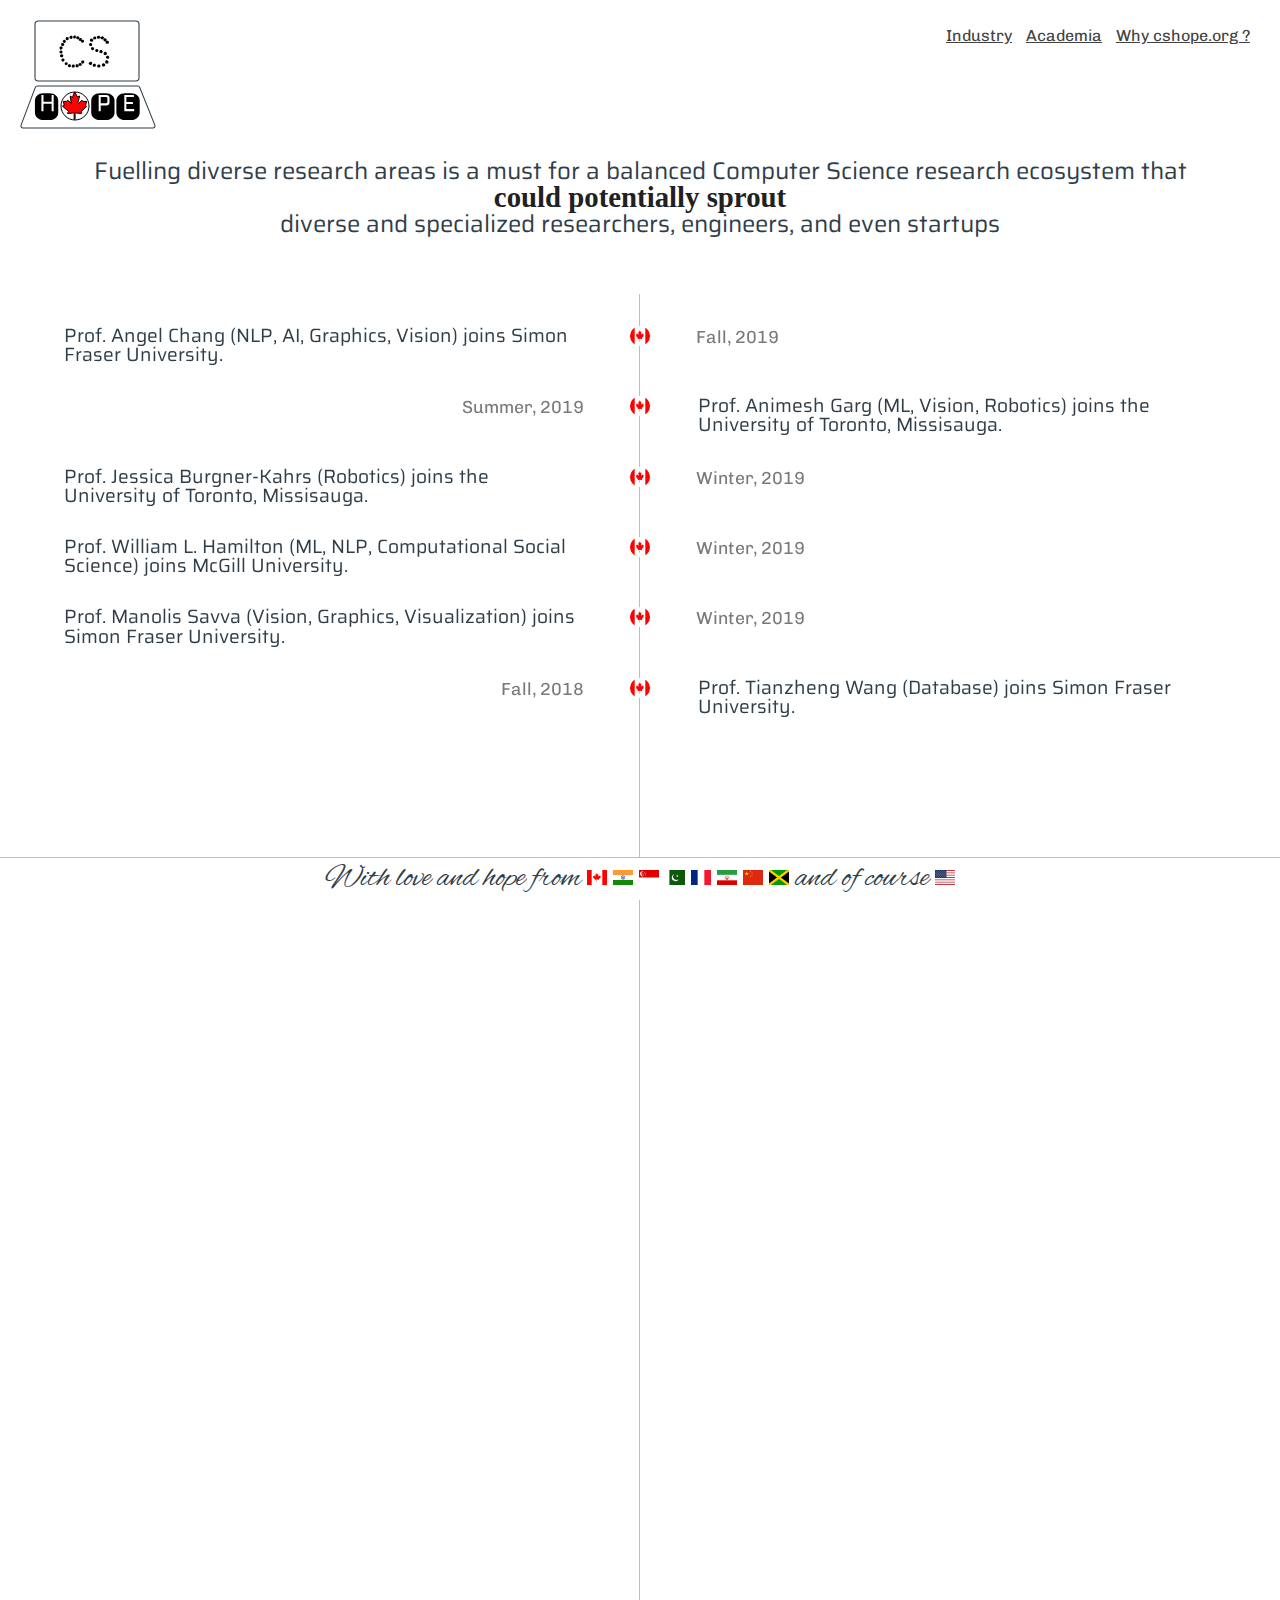
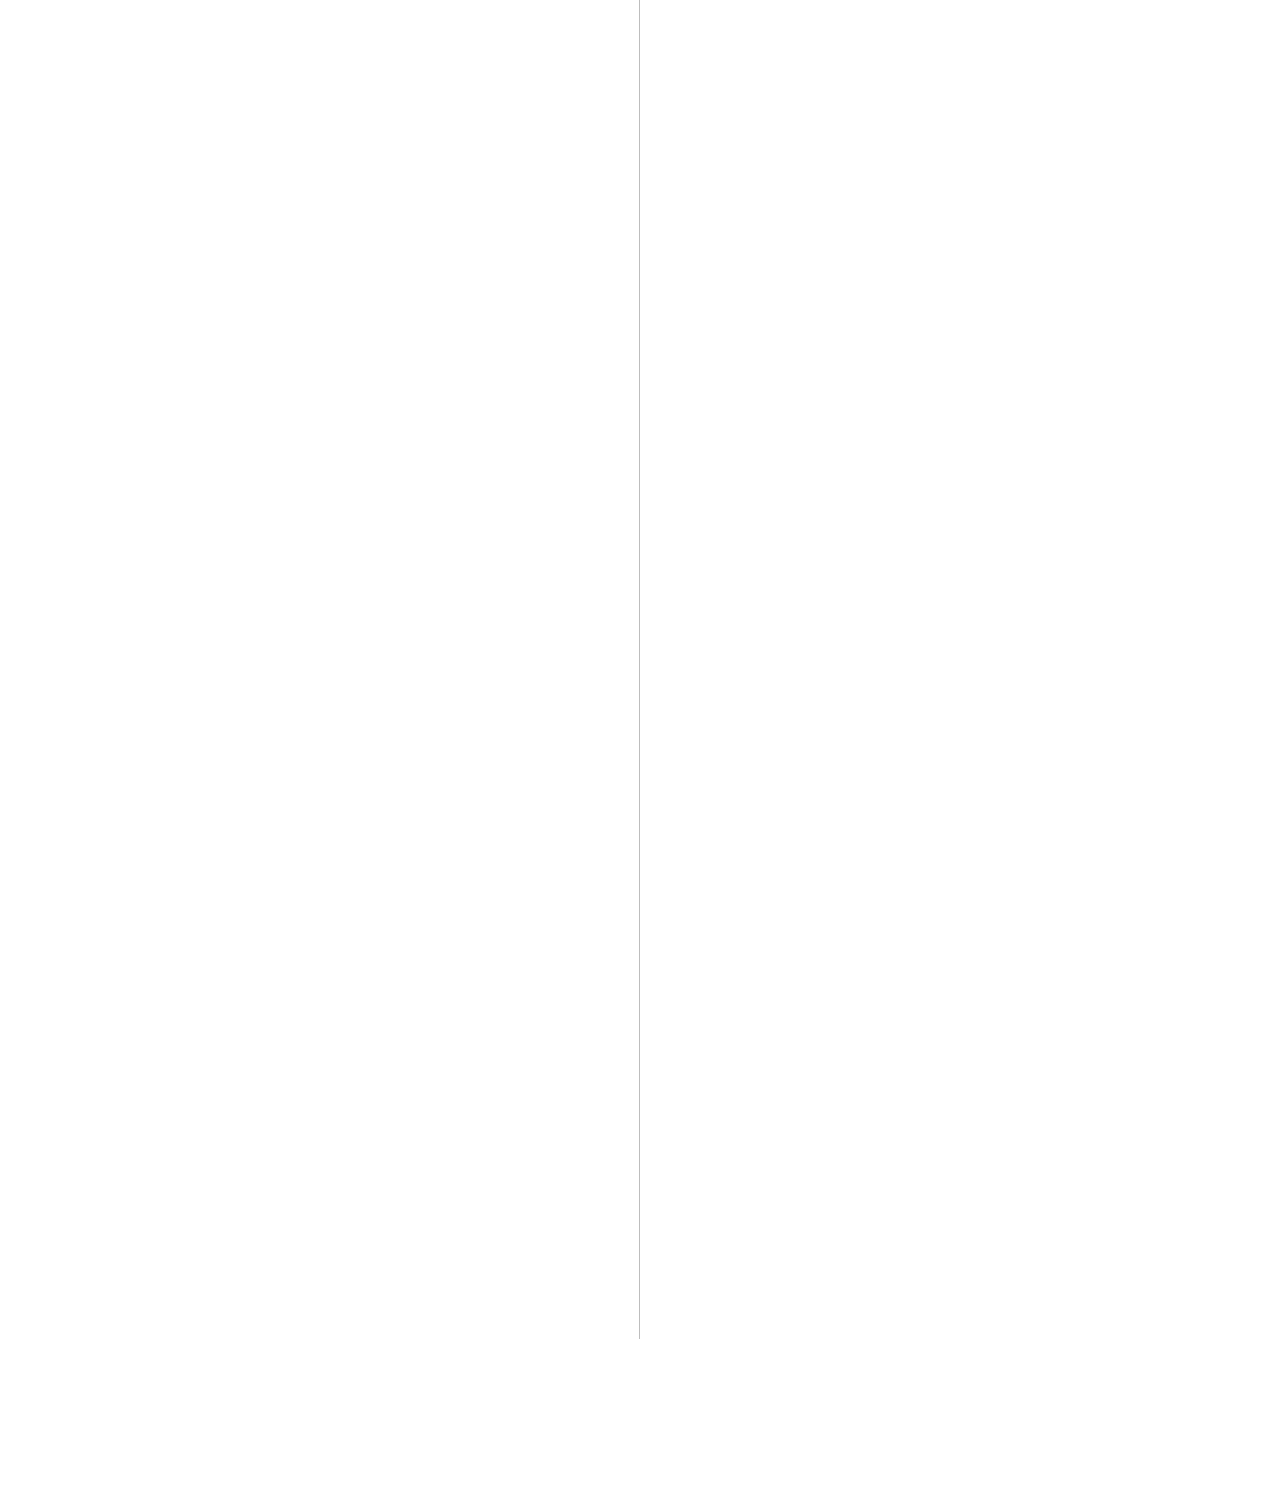
==== commit b5a88898: "added latest info" ====
--- a/academia.html
+++ b/academia.html
@@ -27,7 +27,7 @@
 
     <link rel="shortcut icon" type="image/png" href="img/favicons/globe.png"/>
 	<link href="https://fonts.googleapis.com/css?family=Crafty+Girls|Chivo|Alex+Brush|Saira" rel="stylesheet">	<link rel="stylesheet" href="css/reset.css"> <!-- CSS reset -->
-	<link rel="stylesheet" href="css/stylec.css"> <!-- Resource style -->
+	<link rel="stylesheet" href="css/styleca.css"> <!-- Resource style -->
     <link rel="stylesheet" href="css/header.css">
 	<link rel="stylesheet" href="css/footer.css">
   	
@@ -82,7 +82,18 @@
         
                         <div class="cd-timeline__content js-cd-content">
                             <h2>Prof. Jessica Burgner-Kahrs (Robotics) joins the University of Toronto, Missisauga.</h2>
-                            <span class="cd-timeline__date">Spring, 2019</span>
+                            <span class="cd-timeline__date">Winter, 2019</span>
+                        </div> <!-- cd-timeline__content -->
+                </div> <!-- cd-timeline__block -->
+
+                <div class="cd-timeline__block js-cd-block">
+                        <div class="cd-timeline__img cd-timeline__img--picture js-cd-img">
+                            <img src="img/ca.svg" alt="Picture">
+                        </div> <!-- cd-timeline__img -->
+        
+                        <div class="cd-timeline__content js-cd-content">
+                            <h2>Prof. William L. Hamilton (ML, NLP, Computational Social Science) joins McGill University.</h2>
+                            <span class="cd-timeline__date">Winter, 2019</span>
                         </div> <!-- cd-timeline__content -->
                 </div> <!-- cd-timeline__block -->
 
@@ -93,7 +104,7 @@
         
                         <div class="cd-timeline__content js-cd-content">
                             <h2>Prof. Manolis Savva (Vision, Graphics, Visualization) joins Simon Fraser University.</h2>
-                            <span class="cd-timeline__date">Spring, 2019</span>
+                            <span class="cd-timeline__date">Winter, 2019</span>
                         </div> <!-- cd-timeline__content -->
                 </div> <!-- cd-timeline__block -->
 
@@ -116,6 +127,18 @@
         
                         <div class="cd-timeline__content js-cd-content">
                             <h2>Prof. Ryan Shea (Cloud Computing, Cloud Gaming, Network Virtualization, Energy-efficient Computing) joins Simon Fraser University.</h2>
+                            <span class="cd-timeline__date">Fall, 2018</span>
+                        </div> <!-- cd-timeline__content -->
+                </div> <!-- cd-timeline__block -->
+                
+
+                <div class="cd-timeline__block push-right js-cd-block">
+                        <div class="cd-timeline__img cd-timeline__img--picture js-cd-img">
+                            <img src="img/ca.svg" alt="Picture">
+                        </div> <!-- cd-timeline__img -->
+        
+                        <div class="cd-timeline__content js-cd-content">
+                            <h2>Prof. Reihaneh Rabbany (Data Mining, ML) joins McGill University.</h2>
                             <span class="cd-timeline__date">Fall, 2018</span>
                         </div> <!-- cd-timeline__content -->
                 </div> <!-- cd-timeline__block -->
@@ -409,7 +432,7 @@
                     </div> <!-- cd-timeline__img -->
     
                     <div class="cd-timeline__content js-cd-content">
-                        <h2>Prof. Joel Reardon (Security & Privacy) joins the University of Calgary.</h2>
+                        <h2>Prof. Joel Reardon (Security and Privacy) joins the University of Calgary.</h2>
                         <span class="cd-timeline__date">Fall, 2017</span>
                     </div> <!-- cd-timeline__content -->
             </div> <!-- cd-timeline__block -->
@@ -435,7 +458,7 @@
     
                     <div class="cd-timeline__content js-cd-content">
                         <h2>Prof. Yuhong Guo (AI, ML, Vision, NLP) joins Carleton University.</h2>
-                        <span class="cd-timeline__date">Spring, 2017</span>
+                        <span class="cd-timeline__date">Winter, 2017</span>
                     </div> <!-- cd-timeline__content -->
             </div> <!-- cd-timeline__block -->
 
--- a/css/styleca.css
+++ b/css/styleca.css
@@ -0,0 +1,406 @@
+/* -------------------------------- 
+
+Primary style
+
+-------------------------------- */
+*, *::after, *::before {
+  -webkit-box-sizing: border-box;
+          box-sizing: border-box;
+}
+
+html {
+
+}
+
+body {
+  font-family: 'Chivo', sans-serif;
+  color: #424242;
+  /*background-color: #e9f0f5;*/
+}
+
+
+div {
+  padding: 0px;
+}
+
+span {
+  padding: 0px;
+}
+
+img {
+  max-width: 100%;
+}
+
+
+#can-text {
+  color: #ff0000;
+}
+#us-text {
+  color: #c03b44;
+}
+.negative-text {
+  color: #d50000;
+}
+.star-event {
+  width: 20px;
+  height: 20px;
+  display: inline;
+}
+.ca-text {
+  color: #43A047;
+}
+h1, h2 {
+  font-family: 'Saira', sans-serif;
+}
+
+/* -------------------------------- 
+
+Patterns - reusable parts of our design
+
+-------------------------------- */
+@media only screen and (min-width: 1170px) {
+  .cd-is-hidden {
+    visibility: hidden;
+  }
+}
+
+/* -------------------------------- 
+
+Vertical Timeline - by CodyHouse.co
+
+-------------------------------- */
+
+
+
+.cd-timeline {
+  overflow: hidden;
+  margin: 2em auto;
+}
+
+.cd-timeline__container {
+  position: relative;
+  width: 90%;
+  max-width: 1170px;
+  margin: 0 auto;
+  padding: 2em 0;
+}
+
+.cd-timeline__container::before {
+  /* this is the vertical line */
+  content: '';
+  position: absolute;
+  top: 0;
+  left: 18px;
+  height: 100%;
+  width: 1px;
+  background: #BDBDBD;
+  margin-left: -8px;
+}
+
+@media only screen and (min-width: 1170px) {
+  .cd-timeline {
+    margin-top: 3em;
+    margin-bottom: 3em;
+  }
+  .cd-timeline__container::before {
+    left: 50%;
+    margin-left: -1px;
+  }
+}
+
+.cd-timeline__block {
+  position: relative;
+  margin: 2em 0;
+}
+
+.cd-timeline__block:after {
+  /* clearfix */
+  content: "";
+  display: table;
+  clear: both;
+}
+
+.cd-timeline__block:first-child {
+  margin-top: 0;
+}
+
+.cd-timeline__block:last-child {
+  margin-bottom: 0;
+}
+
+@media only screen and (min-width: 1170px) {
+  .cd-timeline__block {
+    margin: 2em 0;
+  }
+}
+
+.cd-timeline__img {
+  position: absolute;
+  top: 0;
+  left: 0;
+  width: 20px;
+  height: 20px;
+  border-radius: 50%;
+}
+
+.cd-timeline__img img {
+  display: block;
+  width: 20px;
+  height: 20px;
+  position: relative;
+  border-radius: 50%;
+}
+
+
+@media only screen and (min-width: 1170px) {
+  .cd-timeline__img {
+    width: 20px;
+    height: 20px;
+    left: 50%;
+    margin-left: -10px;
+    /* Force Hardware Acceleration */
+    -webkit-transform: translateZ(0);
+            transform: translateZ(0);
+  }
+  .cd-timeline__img.cd-timeline__img--bounce-in {
+    visibility: visible;
+    -webkit-animation: cd-bounce-1 0.8s;
+            animation: cd-bounce-1 0.8s;
+  }
+}
+
+@-webkit-keyframes cd-bounce-1 {
+  0% {
+    opacity: 0;
+    -webkit-transform: scale(0.5);
+            transform: scale(0.5);
+  }
+  60% {
+    opacity: 1;
+    -webkit-transform: scale(1.2);
+            transform: scale(1.2);
+  }
+  100% {
+    -webkit-transform: scale(1);
+            transform: scale(1);
+  }
+}
+
+@keyframes cd-bounce-1 {
+  0% {
+    opacity: 0;
+    -webkit-transform: scale(0.5);
+            transform: scale(0.5);
+  }
+  60% {
+    opacity: 1;
+    -webkit-transform: scale(1.2);
+            transform: scale(1.2);
+  }
+  100% {
+    -webkit-transform: scale(1);
+            transform: scale(1);
+  }
+}
+
+.cd-timeline__content {
+  position: relative;
+  margin-left: 60px;
+  background: white;
+  border-radius: 0.25em;
+}
+
+.cd-timeline__content:after {
+  /* clearfix */
+  content: "";
+  display: table;
+  clear: both;
+}
+
+.cd-timeline__content::before {
+  /* triangle next to content block */
+  content: '';
+  position: absolute;
+  top: 16px;
+  right: 100%;
+  height: 0;
+  width: 0;
+  border: 7px solid transparent;
+  border-right: 7px solid white;
+}
+
+.cd-timeline__content h2 {
+  color: #303e49;
+}
+
+.cd-timeline__content p,
+.cd-timeline__read-more,
+.cd-timeline__date {
+  padding: 1px 0px 0px;
+}
+
+.cd-timeline__content p {
+}
+
+.cd-timeline__read-more,
+.cd-timeline__date {
+  display: inline-block;
+}
+
+.cd-timeline__read-more {
+  float: right;
+  padding: .8em 1em;
+  background: #acb7c0;
+  color: white;
+  border-radius: 0.25em;
+}
+
+.cd-timeline__read-more:hover {
+  background-color: #bac4cb;
+}
+
+.cd-timeline__date {
+  float: left;
+  padding: .8em 0;
+  opacity: .7;
+}
+
+@media only screen and (min-width: 768px) {
+  .cd-timeline__content h2 {
+    font-size: 1.2em;
+  }
+  .cd-timeline__content p {
+    font-size: 1em;
+  }
+  .cd-timeline__read-more,
+  .cd-timeline__date {
+    font-size: 1.1em;
+  }
+}
+
+@media only screen and (min-width: 1170px) {
+  .cd-timeline__content {
+    margin-left: 0;
+    width: 45%;
+    /* Force Hardware Acceleration */
+    -webkit-transform: translateZ(0);
+            transform: translateZ(0);
+  }
+  .cd-timeline__content::before {
+    top: 24px;
+    left: 100%;
+    border-color: transparent;
+    border-left-color: white;
+  }
+  .cd-timeline__read-more {
+    float: left;
+  }
+  .cd-timeline__date {
+    position: absolute;
+    width: 100%;
+    left: 122%;
+    top: 1px;
+    font-size: 1.1em;
+    padding: 1px 0px 0px;
+  }
+  /* start of making blocks on the right side of timeline */
+  .push-right .cd-timeline__content {
+    float: right;
+  }
+  .push-right .cd-timeline__content::before {
+    top: 24px;
+    left: auto;
+    right: 100%;
+    border-color: transparent;
+    border-right-color: white;
+  }
+  .push-right .cd-timeline__read-more {
+    float: right;
+  }
+  .push-right .cd-timeline__date {
+    left: auto;
+    right: 122%;
+    text-align: right;
+  }
+  .cd-timeline__content.cd-timeline__content--bounce-in {
+    visibility: visible;
+    -webkit-animation: cd-bounce-2 0.8s;
+            animation: cd-bounce-2 0.8s;
+  }
+}
+/* end of making blocks on the right side of timeline */
+@media only screen and (min-width: 1170px) {
+  /* inverse bounce effect on even content blocks */
+  .push-right .cd-timeline__content.cd-timeline__content--bounce-in {
+    -webkit-animation: cd-bounce-2-inverse 0.8s;
+            animation: cd-bounce-2-inverse 0.8s;
+  }
+}
+
+@-webkit-keyframes cd-bounce-2 {
+  0% {
+    opacity: 0;
+    -webkit-transform: translateX(-300px);
+            transform: translateX(-300px);
+  }
+  60% {
+    opacity: 1;
+    -webkit-transform: translateX(0px);
+            transform: translateX(0px);
+  }
+  100% {
+    -webkit-transform: translateX(0);
+            transform: translateX(0);
+  }
+}
+
+@keyframes cd-bounce-2 {
+  0% {
+    opacity: 0;
+    -webkit-transform: translateX(-300px);
+            transform: translateX(-300px);
+  }
+  60% {
+    opacity: 1;
+    -webkit-transform: translateX(0px);
+            transform: translateX(0px);
+  }
+  100% {
+    -webkit-transform: translateX(0);
+            transform: translateX(0);
+  }
+}
+
+@-webkit-keyframes cd-bounce-2-inverse {
+  0% {
+    opacity: 0;
+    -webkit-transform: translateX(100px);
+            transform: translateX(100px);
+  }
+  60% {
+    opacity: 1;
+    -webkit-transform: translateX(0px);
+            transform: translateX(0px);
+  }
+  100% {
+    -webkit-transform: translateX(0);
+            transform: translateX(0);
+  }
+}
+
+@keyframes cd-bounce-2-inverse {
+  0% {
+    opacity: 0;
+    -webkit-transform: translateX(100px);
+            transform: translateX(100px);
+  }
+  60% {
+    opacity: 1;
+    -webkit-transform: translateX(0px);
+            transform: translateX(0px);
+  }
+  100% {
+    -webkit-transform: translateX(0);
+            transform: translateX(0);
+  }
+}
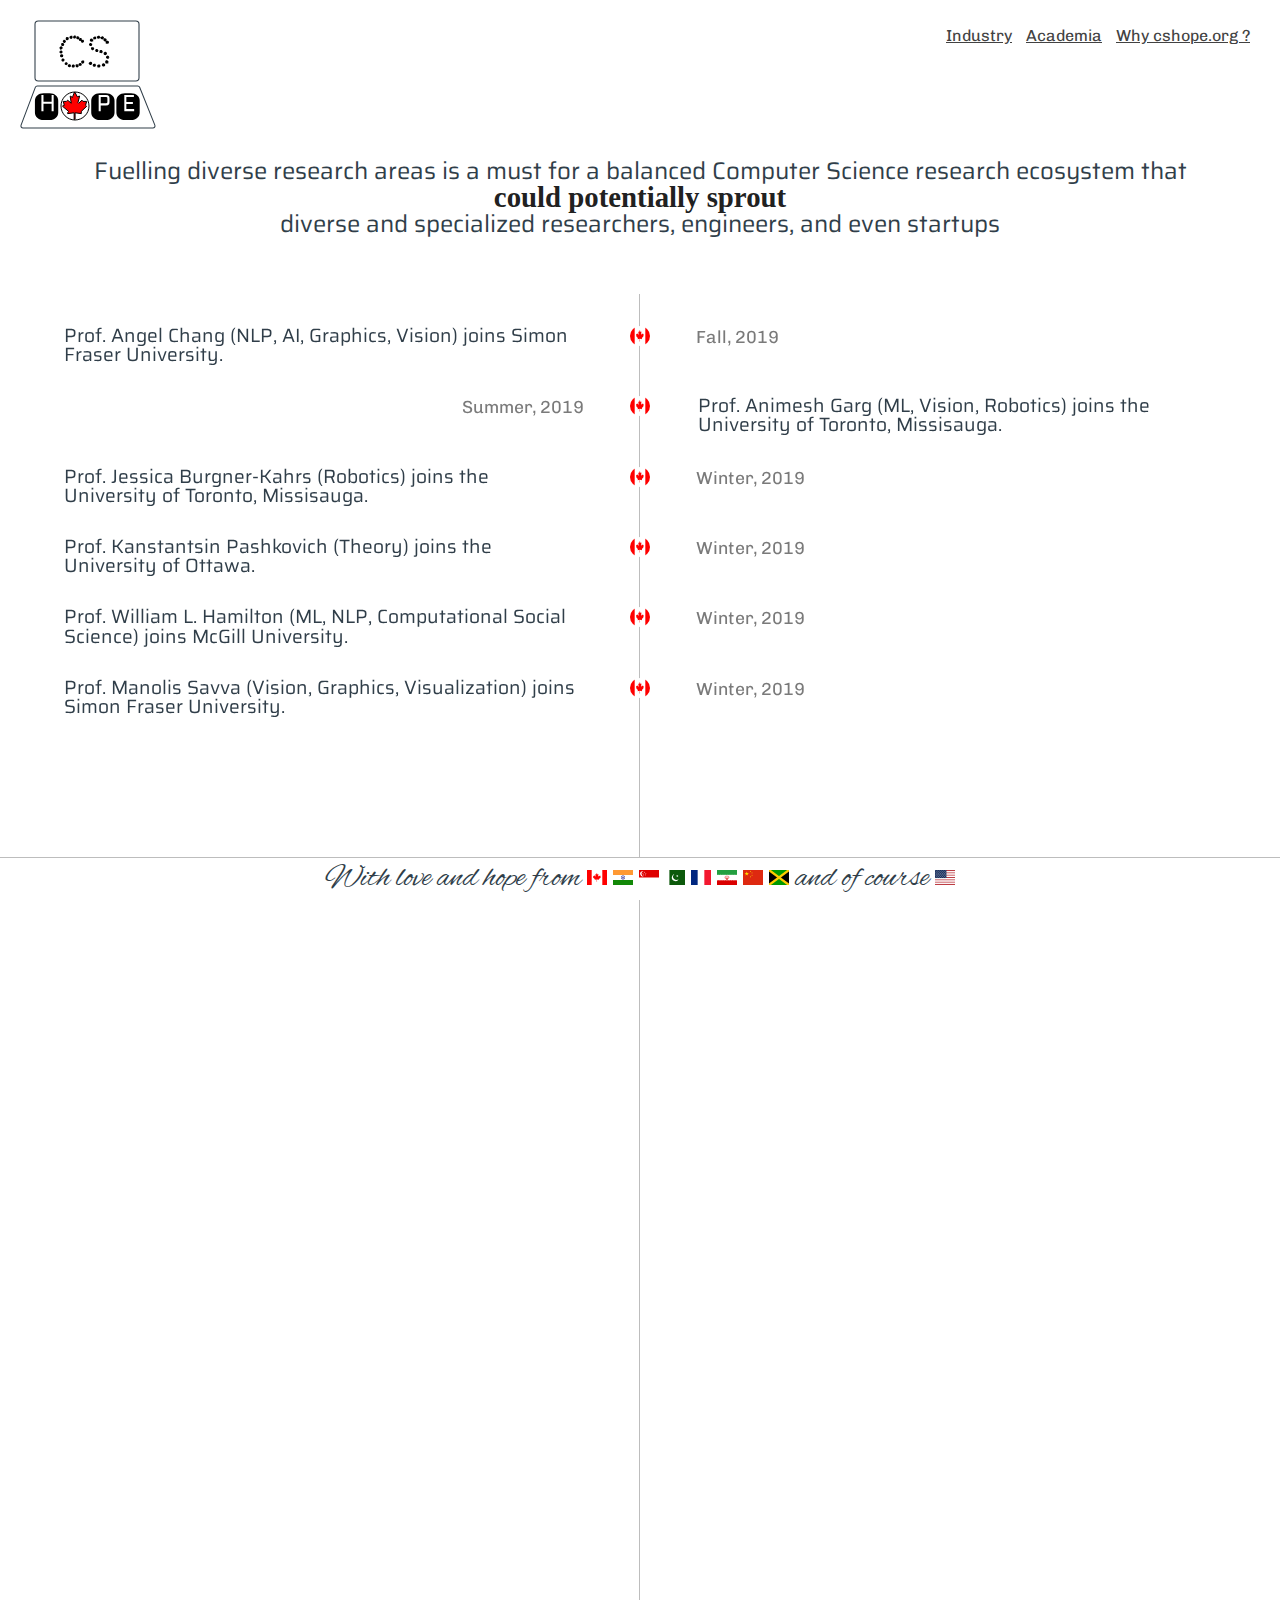
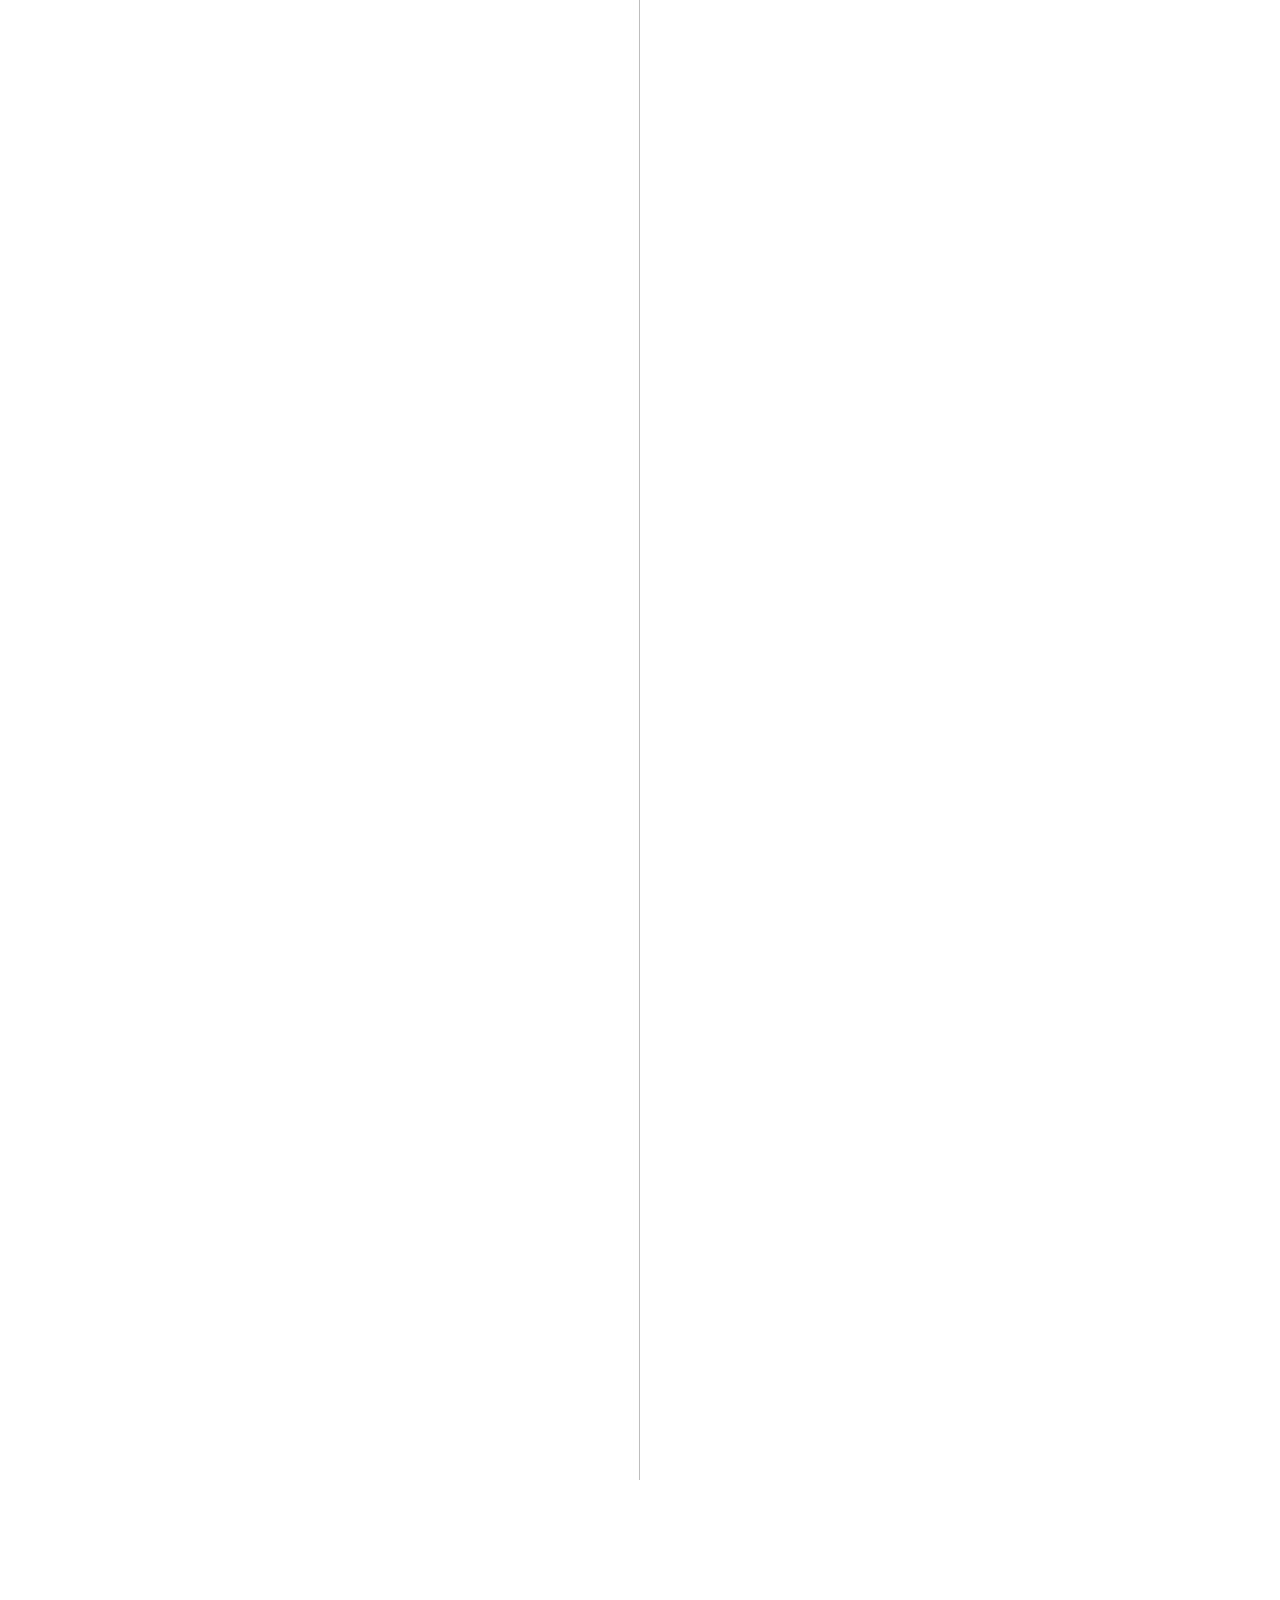
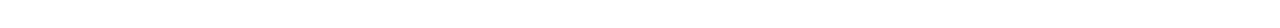
==== commit 80d7bb62: "added uOttawa profs" ====
--- a/academia.html
+++ b/academia.html
@@ -92,6 +92,17 @@
                         </div> <!-- cd-timeline__img -->
         
                         <div class="cd-timeline__content js-cd-content">
+                            <h2>Prof. Kanstantsin Pashkovich (Theory) joins the University of Ottawa.</h2>
+                            <span class="cd-timeline__date">Winter, 2019</span>
+                        </div> <!-- cd-timeline__content -->
+                </div> <!-- cd-timeline__block -->
+
+                <div class="cd-timeline__block js-cd-block">
+                        <div class="cd-timeline__img cd-timeline__img--picture js-cd-img">
+                            <img src="img/ca.svg" alt="Picture">
+                        </div> <!-- cd-timeline__img -->
+        
+                        <div class="cd-timeline__content js-cd-content">
                             <h2>Prof. William L. Hamilton (ML, NLP, Computational Social Science) joins McGill University.</h2>
                             <span class="cd-timeline__date">Winter, 2019</span>
                         </div> <!-- cd-timeline__content -->
@@ -105,6 +116,17 @@
                         <div class="cd-timeline__content js-cd-content">
                             <h2>Prof. Manolis Savva (Vision, Graphics, Visualization) joins Simon Fraser University.</h2>
                             <span class="cd-timeline__date">Winter, 2019</span>
+                        </div> <!-- cd-timeline__content -->
+                </div> <!-- cd-timeline__block -->
+
+                <div class="cd-timeline__block push-right js-cd-block">
+                        <div class="cd-timeline__img cd-timeline__img--picture js-cd-img">
+                            <img src="img/ca.svg" alt="Picture">
+                        </div> <!-- cd-timeline__img -->
+        
+                        <div class="cd-timeline__content js-cd-content">
+                            <h2>Prof. Verena Kantere (Big Data, Data Analytics) joins the University of Ottawa.</h2>
+                            <span class="cd-timeline__date">Fall, 2018</span>
                         </div> <!-- cd-timeline__content -->
                 </div> <!-- cd-timeline__block -->
 
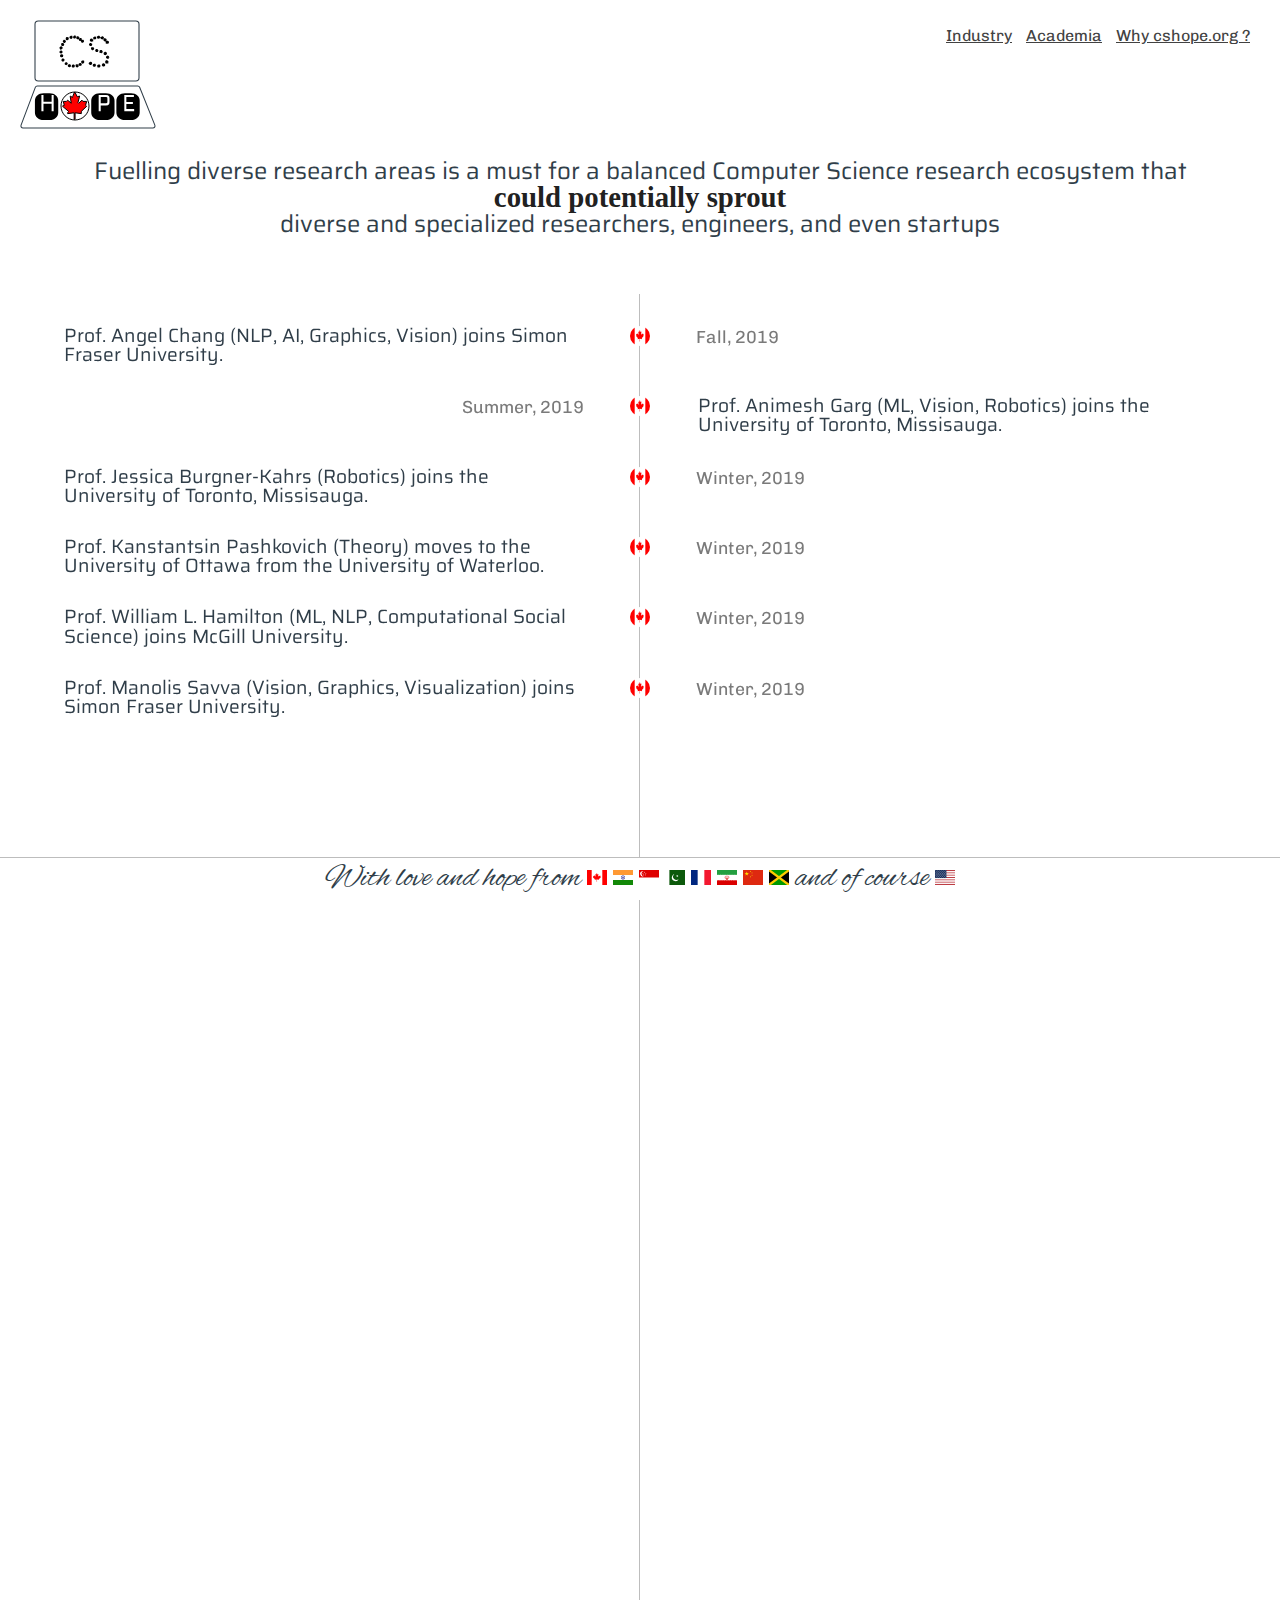
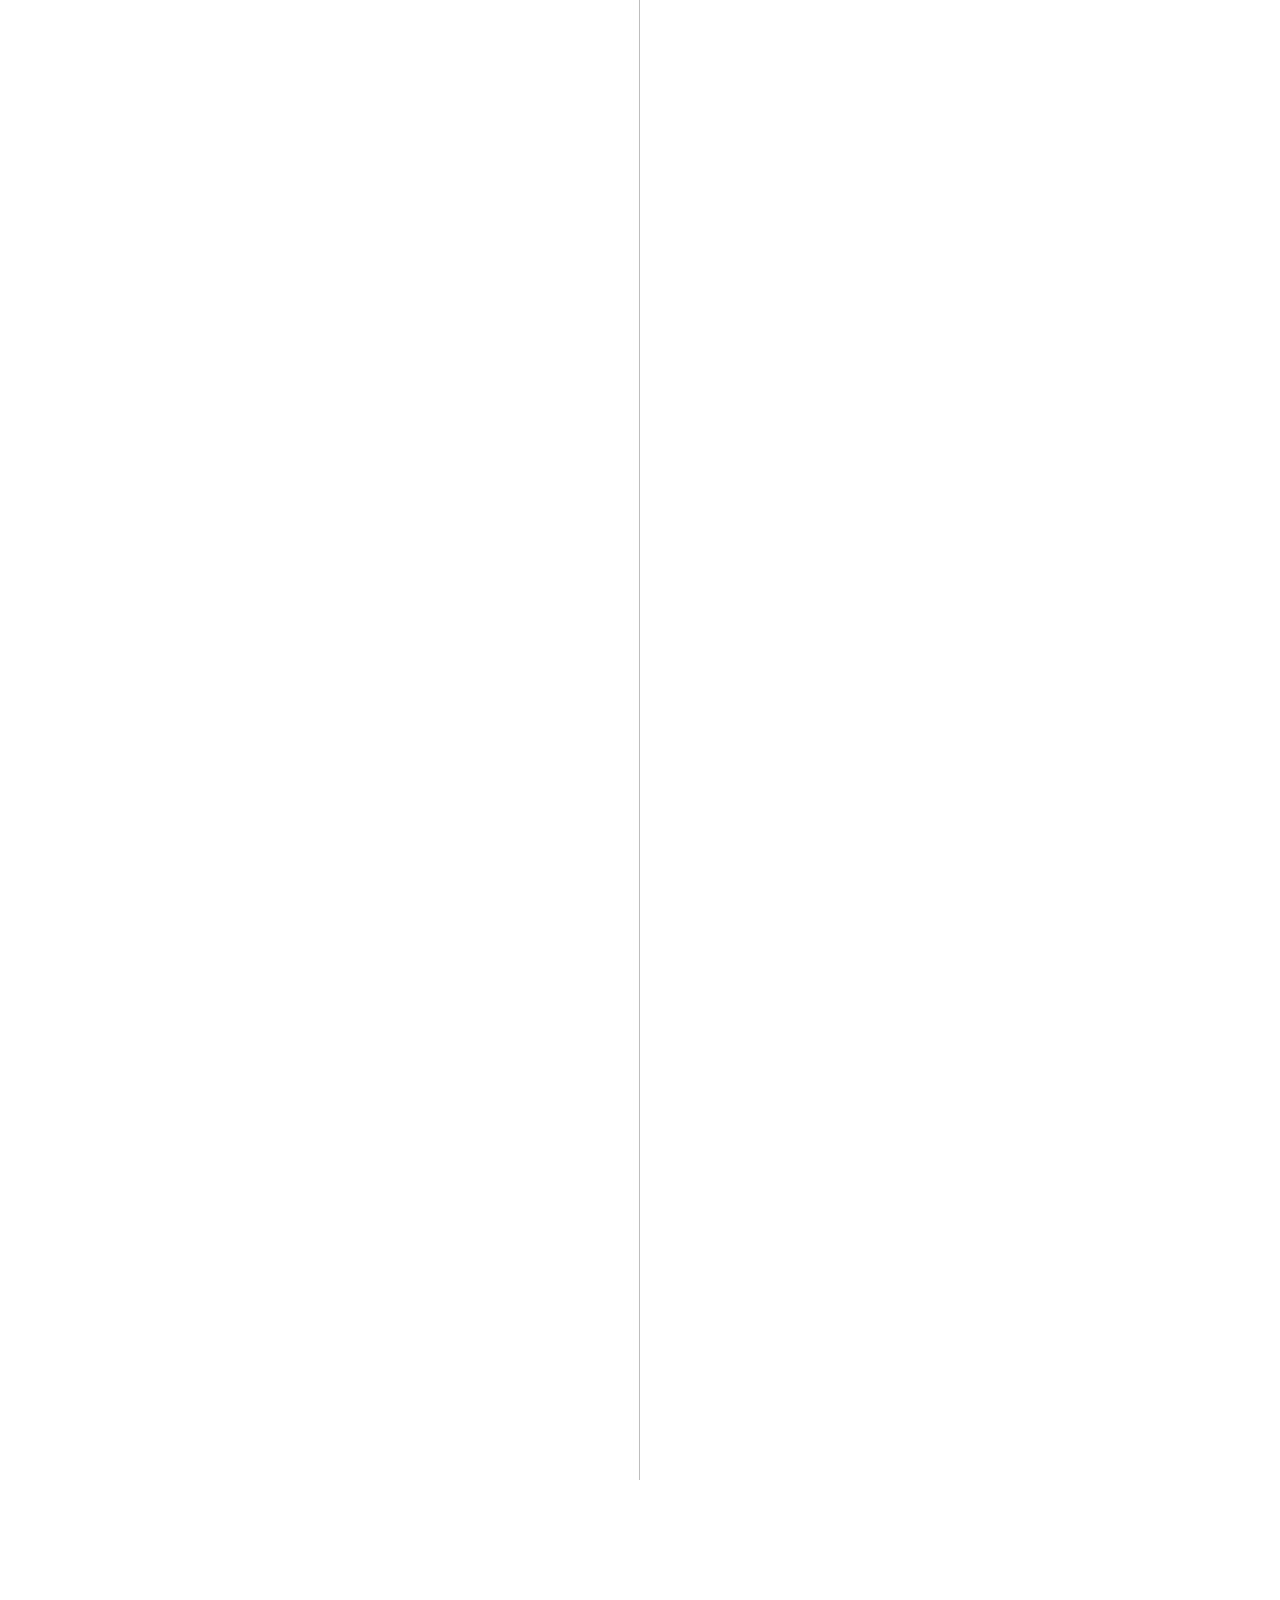
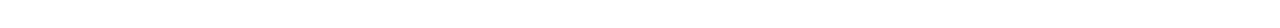
==== commit 03826f3b: "updated kanstantin" ====
--- a/academia.html
+++ b/academia.html
@@ -92,7 +92,7 @@
                         </div> <!-- cd-timeline__img -->
         
                         <div class="cd-timeline__content js-cd-content">
-                            <h2>Prof. Kanstantsin Pashkovich (Theory) joins the University of Ottawa.</h2>
+                            <h2>Prof. Kanstantsin Pashkovich (Theory) moves to the University of Ottawa from the University of Waterloo.</h2>
                             <span class="cd-timeline__date">Winter, 2019</span>
                         </div> <!-- cd-timeline__content -->
                 </div> <!-- cd-timeline__block -->
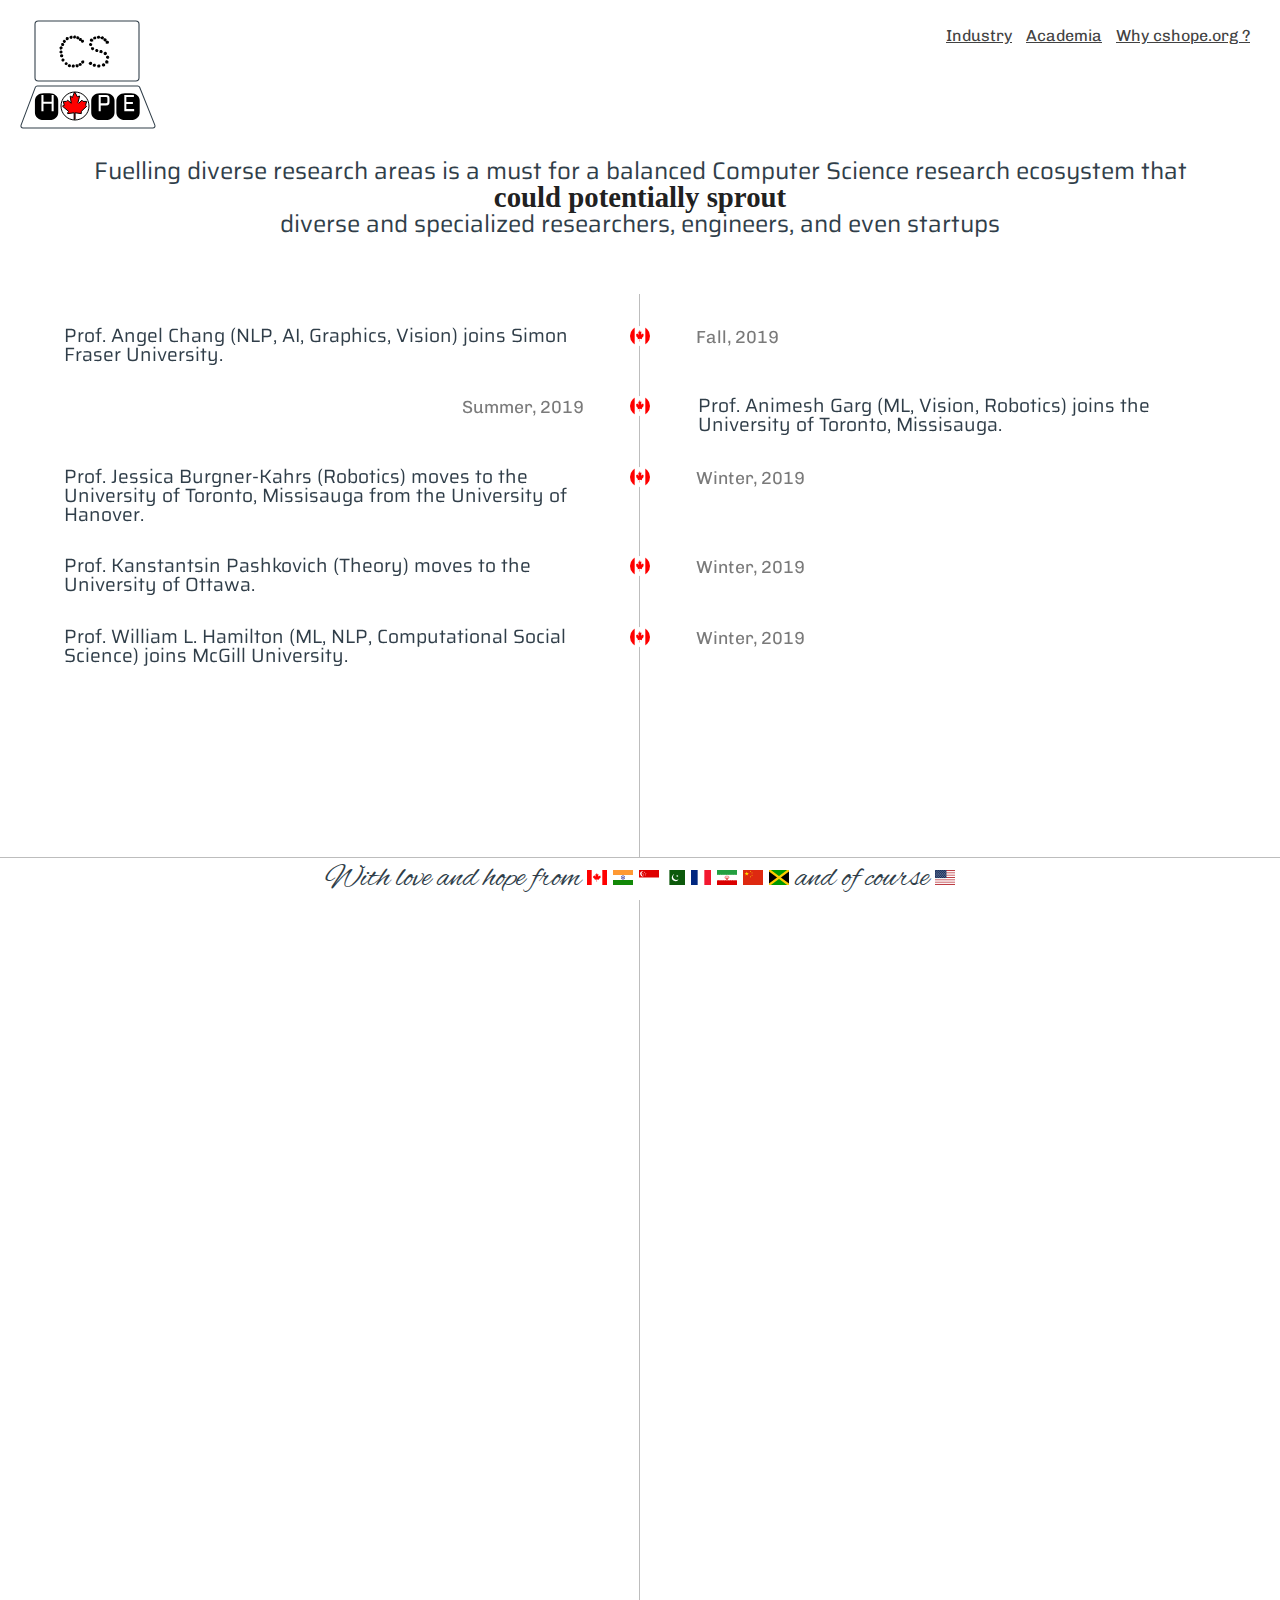
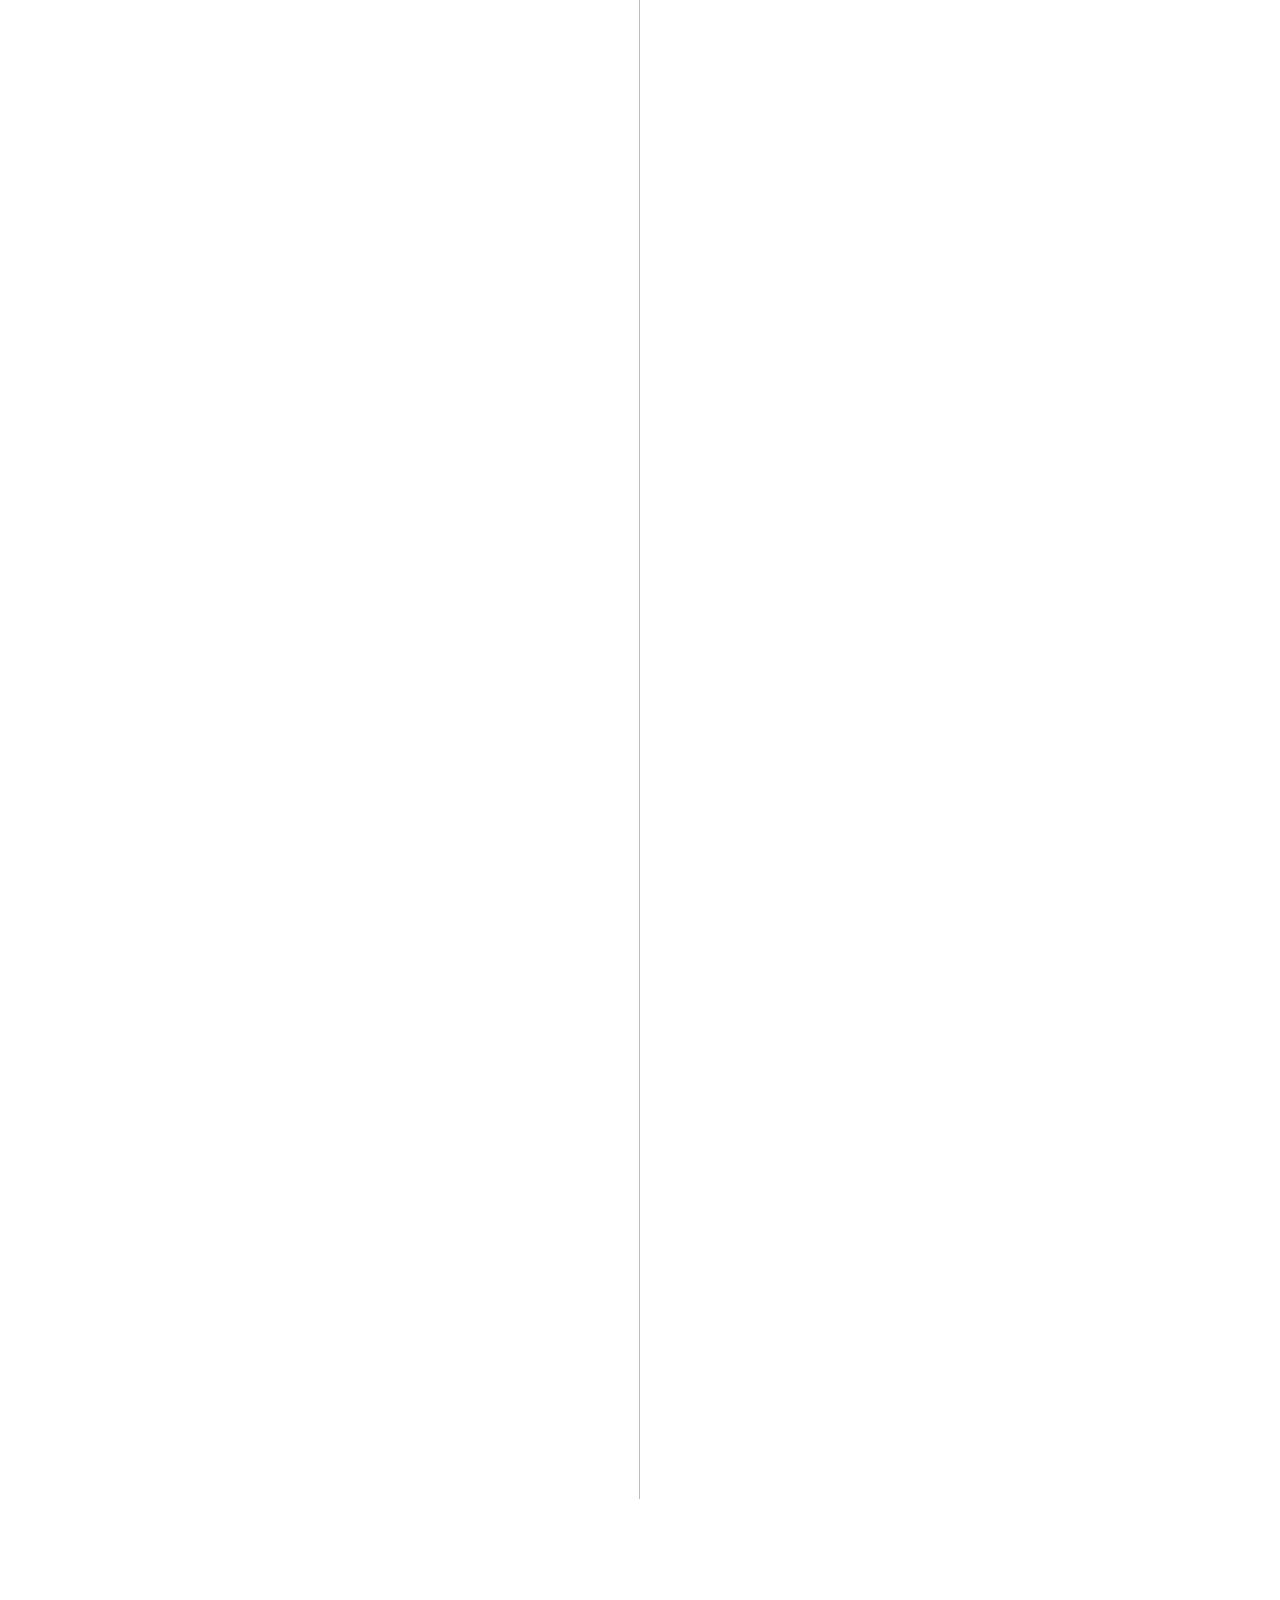
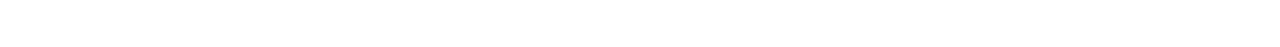
==== commit b05525bf: "ensured consistency" ====
--- a/academia.html
+++ b/academia.html
@@ -81,7 +81,7 @@
                         </div> <!-- cd-timeline__img -->
         
                         <div class="cd-timeline__content js-cd-content">
-                            <h2>Prof. Jessica Burgner-Kahrs (Robotics) joins the University of Toronto, Missisauga.</h2>
+                            <h2>Prof. Jessica Burgner-Kahrs (Robotics) moves to the University of Toronto, Missisauga from the University of Hanover.</h2>
                             <span class="cd-timeline__date">Winter, 2019</span>
                         </div> <!-- cd-timeline__content -->
                 </div> <!-- cd-timeline__block -->
@@ -92,7 +92,7 @@
                         </div> <!-- cd-timeline__img -->
         
                         <div class="cd-timeline__content js-cd-content">
-                            <h2>Prof. Kanstantsin Pashkovich (Theory) moves to the University of Ottawa from the University of Waterloo.</h2>
+                            <h2>Prof. Kanstantsin Pashkovich (Theory) moves to the University of Ottawa.</h2>
                             <span class="cd-timeline__date">Winter, 2019</span>
                         </div> <!-- cd-timeline__content -->
                 </div> <!-- cd-timeline__block -->
